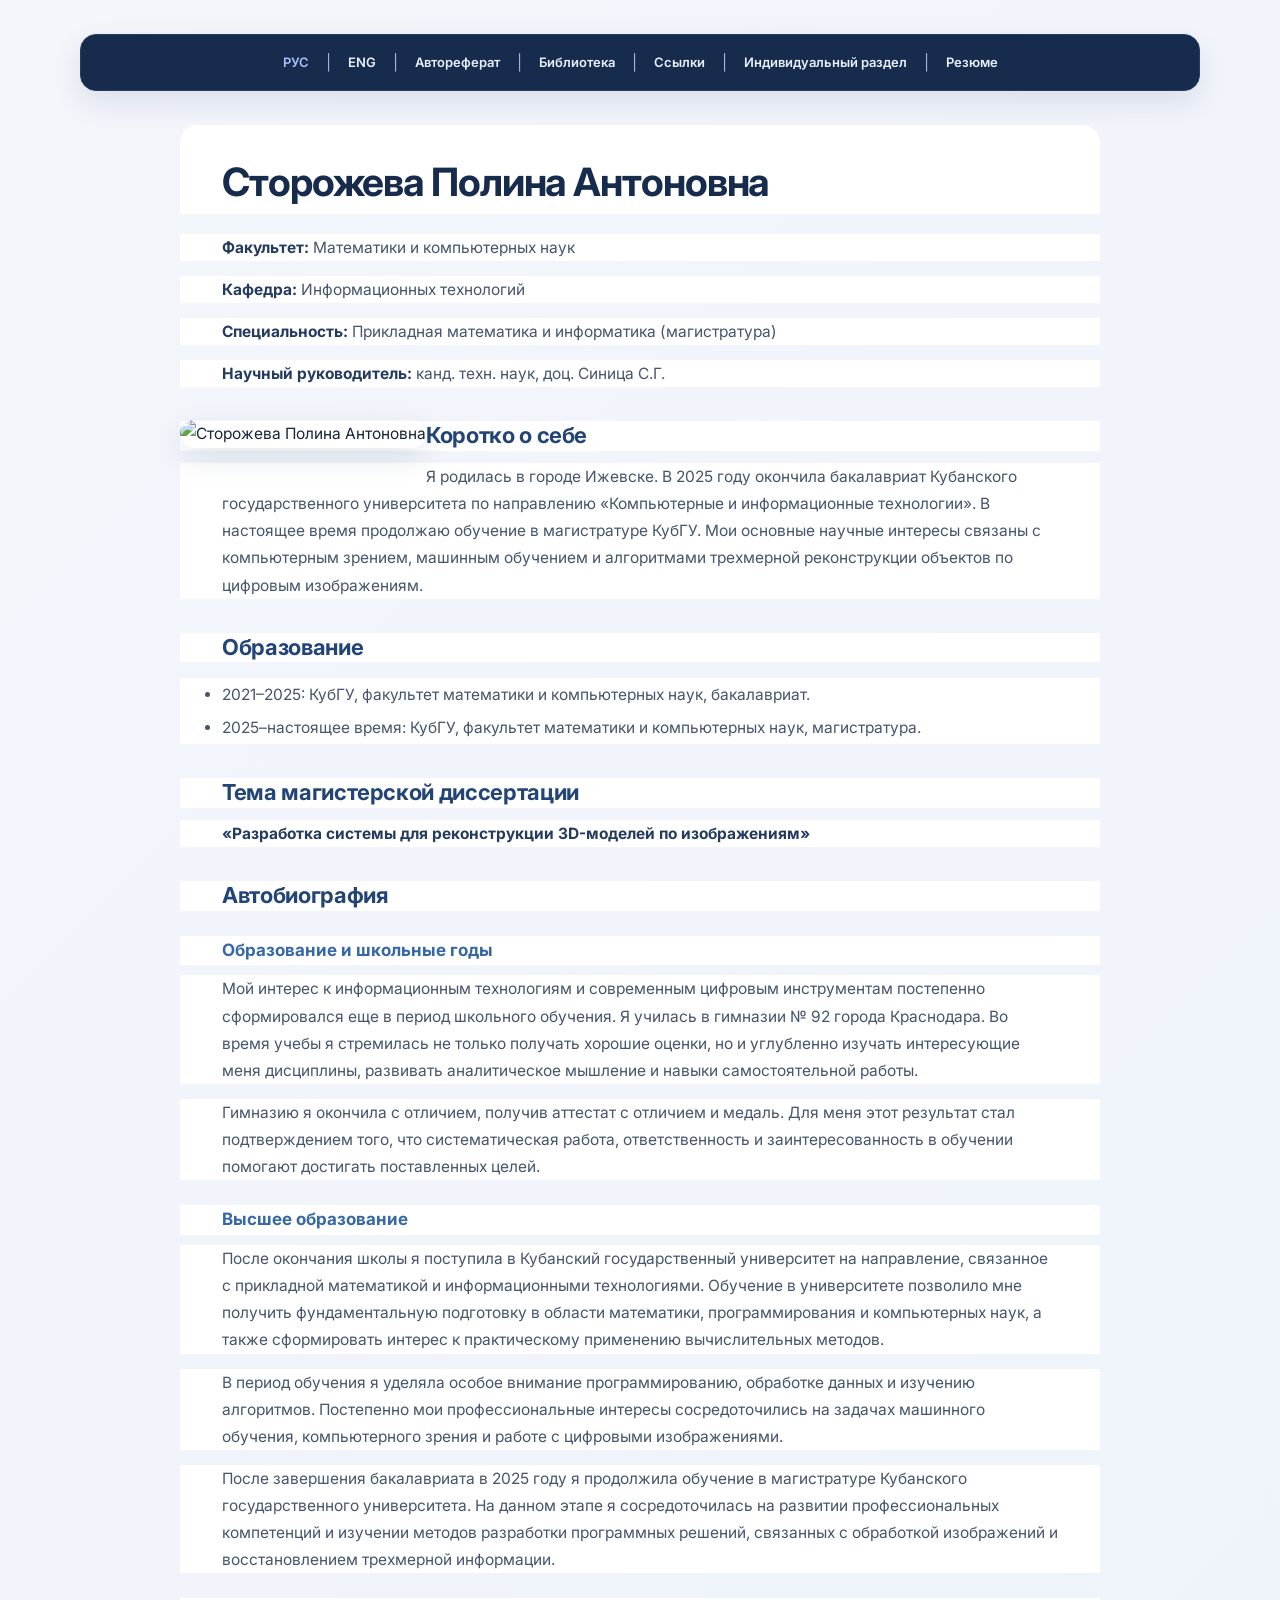
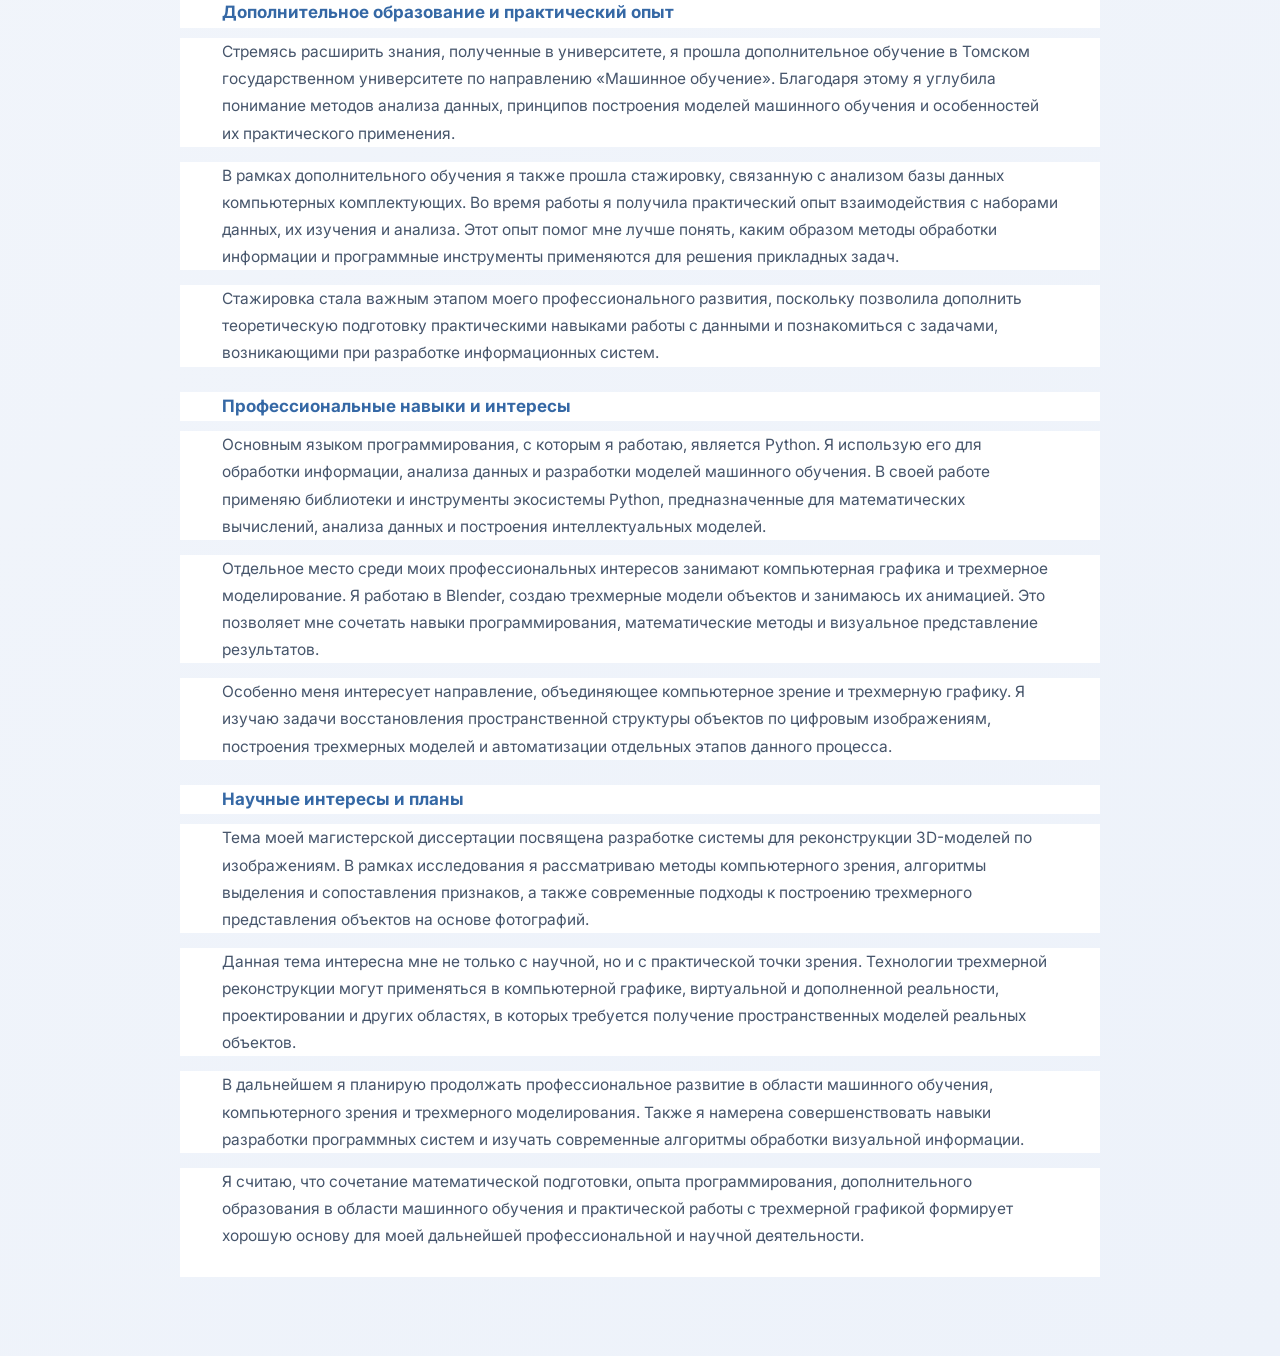
==== index.htm @ e8a5dd8d "improvements" ====
<!DOCTYPE html>
<html lang="ru">
<head>
    <meta charset="UTF-8">
    <title>Сторожева Полина Антоновна — Биография</title>
    <link rel="stylesheet" type="text/css" href="master_style.css">
</head>
<body>
    <div class="header">
        <a href="index.htm">РУС</a> |
        <a href="indexe.htm">ENG</a> |
        <a href="diss/index.htm">Автореферат</a> |
        <a href="library/index.htm">Библиотека</a> |
        <a href="links/index.htm">Ссылки</a> |
        <a href="ind/index.htm">Индивидуальный раздел</a>
     | <a href="resume.htm">Резюме</a>
    </div>

    <h1>Сторожева Полина Антоновна</h1>

    <p><b>Факультет:</b> Математики и компьютерных наук</p>
    <p><b>Кафедра:</b> Информационных технологий</p>
    <p><b>Специальность:</b> Прикладная математика и информатика (магистратура)</p>
    <p><b>Научный руководитель:</b> канд. техн. наук, доц. Синица С.Г.</p>

    <img src="photo.jpg"
         alt="Сторожева Полина Антоновна"
         align="left"
         hspace="15">

    <h2>Коротко о себе</h2>

    <p>Я родилась в городе Ижевске. В 2025 году окончила бакалавриат Кубанского государственного университета по направлению «Компьютерные и информационные технологии». В настоящее время продолжаю обучение в магистратуре КубГУ. Мои основные научные интересы связаны с компьютерным зрением, машинным обучением и алгоритмами трехмерной реконструкции объектов по цифровым изображениям.</p>

    <h2>Образование</h2>
    <ul>
        <li>2021–2025: КубГУ, факультет математики и компьютерных наук, бакалавриат.</li>
        <li>2025–настоящее время: КубГУ, факультет математики и компьютерных наук, магистратура.</li>
    </ul>

    <h2>Тема магистерской диссертации</h2>
    <p><b>«Разработка системы для реконструкции 3D-моделей по изображениям»</b></p>

    <h2>Автобиография</h2>

    <h3>Образование и школьные годы</h3>

    <p>Мой интерес к информационным технологиям и современным цифровым инструментам постепенно сформировался еще в период школьного обучения. Я училась в гимназии № 92 города Краснодара. Во время учебы я стремилась не только получать хорошие оценки, но и углубленно изучать интересующие меня дисциплины, развивать аналитическое мышление и навыки самостоятельной работы.</p>

    <p>Гимназию я окончила с отличием, получив аттестат с отличием и медаль. Для меня этот результат стал подтверждением того, что систематическая работа, ответственность и заинтересованность в обучении помогают достигать поставленных целей.</p>

    <h3>Высшее образование</h3>

    <p>После окончания школы я поступила в Кубанский государственный университет на направление, связанное с прикладной математикой и информационными технологиями. Обучение в университете позволило мне получить фундаментальную подготовку в области математики, программирования и компьютерных наук, а также сформировать интерес к практическому применению вычислительных методов.</p>

    <p>В период обучения я уделяла особое внимание программированию, обработке данных и изучению алгоритмов. Постепенно мои профессиональные интересы сосредоточились на задачах машинного обучения, компьютерного зрения и работе с цифровыми изображениями.</p>

    <p>После завершения бакалавриата в 2025 году я продолжила обучение в магистратуре Кубанского государственного университета. На данном этапе я сосредоточилась на развитии профессиональных компетенций и изучении методов разработки программных решений, связанных с обработкой изображений и восстановлением трехмерной информации.</p>

    <h3>Дополнительное образование и практический опыт</h3>

    <p>Стремясь расширить знания, полученные в университете, я прошла дополнительное обучение в Томском государственном университете по направлению «Машинное обучение». Благодаря этому я углубила понимание методов анализа данных, принципов построения моделей машинного обучения и особенностей их практического применения.</p>

    <p>В рамках дополнительного обучения я также прошла стажировку, связанную с анализом базы данных компьютерных комплектующих. Во время работы я получила практический опыт взаимодействия с наборами данных, их изучения и анализа. Этот опыт помог мне лучше понять, каким образом методы обработки информации и программные инструменты применяются для решения прикладных задач.</p>

    <p>Стажировка стала важным этапом моего профессионального развития, поскольку позволила дополнить теоретическую подготовку практическими навыками работы с данными и познакомиться с задачами, возникающими при разработке информационных систем.</p>

    <h3>Профессиональные навыки и интересы</h3>

    <p>Основным языком программирования, с которым я работаю, является Python. Я использую его для обработки информации, анализа данных и разработки моделей машинного обучения. В своей работе применяю библиотеки и инструменты экосистемы Python, предназначенные для математических вычислений, анализа данных и построения интеллектуальных моделей.</p>

    <p>Отдельное место среди моих профессиональных интересов занимают компьютерная графика и трехмерное моделирование. Я работаю в Blender, создаю трехмерные модели объектов и занимаюсь их анимацией. Это позволяет мне сочетать навыки программирования, математические методы и визуальное представление результатов.</p>

    <p>Особенно меня интересует направление, объединяющее компьютерное зрение и трехмерную графику. Я изучаю задачи восстановления пространственной структуры объектов по цифровым изображениям, построения трехмерных моделей и автоматизации отдельных этапов данного процесса.</p>

    <h3>Научные интересы и планы</h3>

    <p>Тема моей магистерской диссертации посвящена разработке системы для реконструкции 3D-моделей по изображениям. В рамках исследования я рассматриваю методы компьютерного зрения, алгоритмы выделения и сопоставления признаков, а также современные подходы к построению трехмерного представления объектов на основе фотографий.</p>

    <p>Данная тема интересна мне не только с научной, но и с практической точки зрения. Технологии трехмерной реконструкции могут применяться в компьютерной графике, виртуальной и дополненной реальности, проектировании и других областях, в которых требуется получение пространственных моделей реальных объектов.</p>

    <p>В дальнейшем я планирую продолжать профессиональное развитие в области машинного обучения, компьютерного зрения и трехмерного моделирования. Также я намерена совершенствовать навыки разработки программных систем и изучать современные алгоритмы обработки визуальной информации.</p>

    <p>Я считаю, что сочетание математической подготовки, опыта программирования, дополнительного образования в области машинного обучения и практической работы с трехмерной графикой формирует хорошую основу для моей дальнейшей профессиональной и научной деятельности.</p>

</body>
</html>
---- master_style.css ----
@import url('https://fonts.googleapis.com/css2?family=Inter:wght@400;500;600;700;800&display=swap');
:root{--ink:#17243b;--muted:#64748b;--accent:#3568d4;--accent2:#6f8fe8;--paper:#ffffff;--bg:#f3f6fb;--line:#e4eaf3;--soft:#edf3ff}
*{box-sizing:border-box}html{scroll-behavior:smooth}body{font-family:Inter,Arial,sans-serif;margin:0;padding:34px 22px 64px;line-height:1.75;color:var(--ink);background:linear-gradient(135deg,#f3f6fb 0%,#edf2fa 100%);font-size:15.5px}
body>.header{max-width:1120px;margin:0 auto 34px;padding:14px 20px;background:#172b4d;border:1px solid #243d65;border-radius:16px;box-shadow:0 12px 30px #1b31501c;display:flex;align-items:center;justify-content:center;flex-wrap:wrap;gap:8px 17px;color:#9fb5d8}
.header a{color:#eaf1ff;text-decoration:none;font-size:13px;font-weight:600;transition:.2s}.header a:hover{color:#9db9ff}.header a[href="index.htm"],.header a[href="../index.htm"]{color:#a9c1ff}
body>h1,body>h2,body>h3,body>p,body>ul,body>ol,body>img,body>figure,.container{max-width:920px;margin-left:auto;margin-right:auto}
body>h1,.container>header h1{font-size:clamp(27px,4vw,39px);line-height:1.2;letter-spacing:-1.1px;color:#172b4d;margin-top:22px;margin-bottom:20px}
h2{font-size:22px;color:#234477;margin:34px auto 12px;line-height:1.35;letter-spacing:-.35px}h3{font-size:17px;color:#3568a5;margin:25px auto 9px}p,li{color:#46556b}p{margin-top:10px;margin-bottom:15px}ul,ol{padding-left:25px}li{padding:3px 0}b,strong{color:#243b60}
body>h1,body>h2,body>h3,body>p,body>ul,body>ol,.container{background:var(--paper)}body>h1{padding:34px 42px 8px;margin-top:0;border-radius:18px 18px 0 0}body>h1~p,body>h1~h2,body>h1~h3,body>h1~ul,body>h1~ol{padding-left:42px;padding-right:42px}body>h1~p:last-child{padding-bottom:28px}
body>img{display:block;max-width:min(250px,40%);height:auto;border-radius:18px;box-shadow:0 10px 28px #20385b20;margin:18px auto 22px  max( calc((100% - 920px)/2), 22px)}
.container{padding:34px 42px;border-radius:18px;box-shadow:0 12px 35px #243b6010}.container>header{padding:8px 0 22px;margin-bottom:26px;border-bottom:1px solid var(--line)}.container>header p{margin:5px 0;color:var(--muted)}.container h2{margin-top:30px}.container figure img{max-width:100%;border-radius:14px;box-shadow:0 8px 24px #20385b18}.container figcaption{color:var(--muted);font-size:13px}
a{color:var(--accent)}a:hover{color:#214da9}.card{background:var(--soft);border:1px solid #dce7fb;border-radius:14px;padding:18px 22px;margin:18px 0}
@media(max-width:650px){body{padding:16px 12px 40px;font-size:15px}.header{justify-content:flex-start;padding:13px;border-radius:12px;gap:10px 14px}.container{padding:23px 19px}body>h1{padding:25px 22px 8px}body>h1~p,body>h1~h2,body>h1~h3,body>h1~ul,body>h1~ol{padding-left:22px;padding-right:22px}h2{font-size:20px}body>img{max-width:65%;margin:18px auto;float:none!important}}
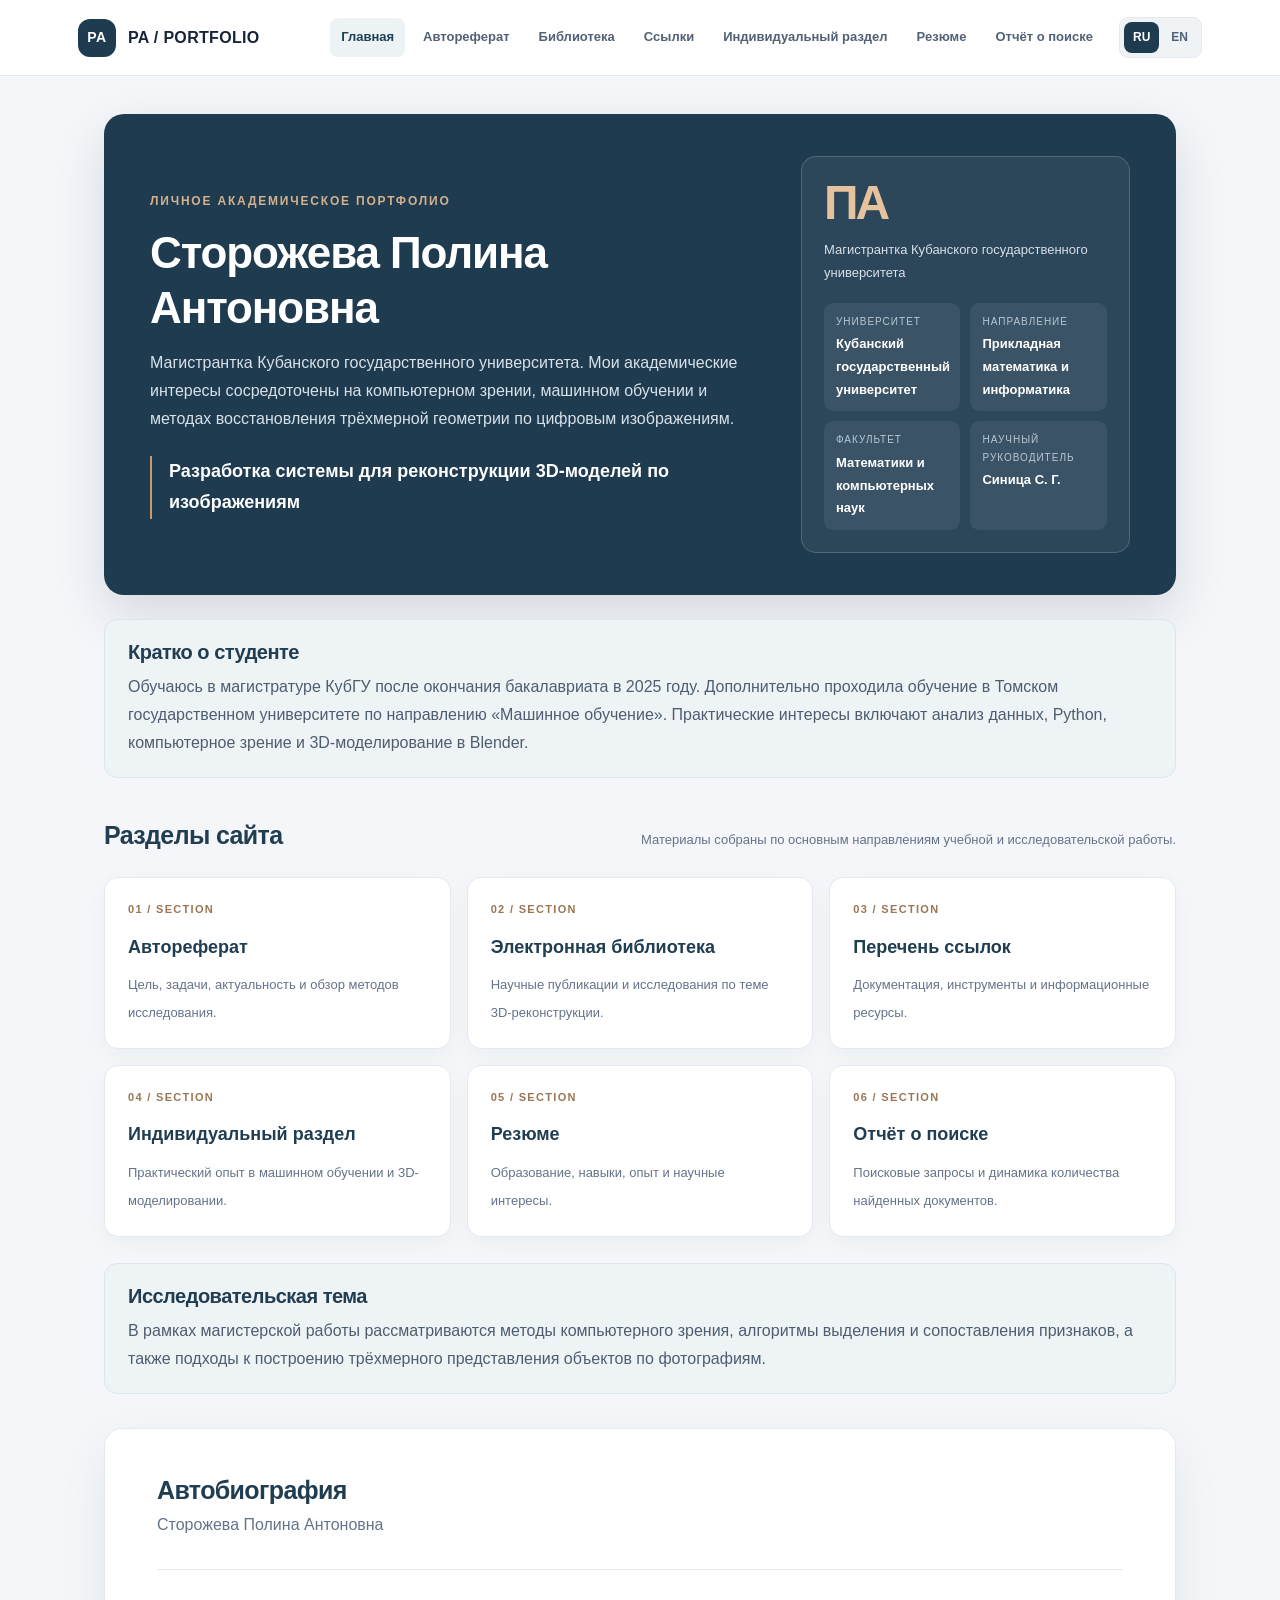
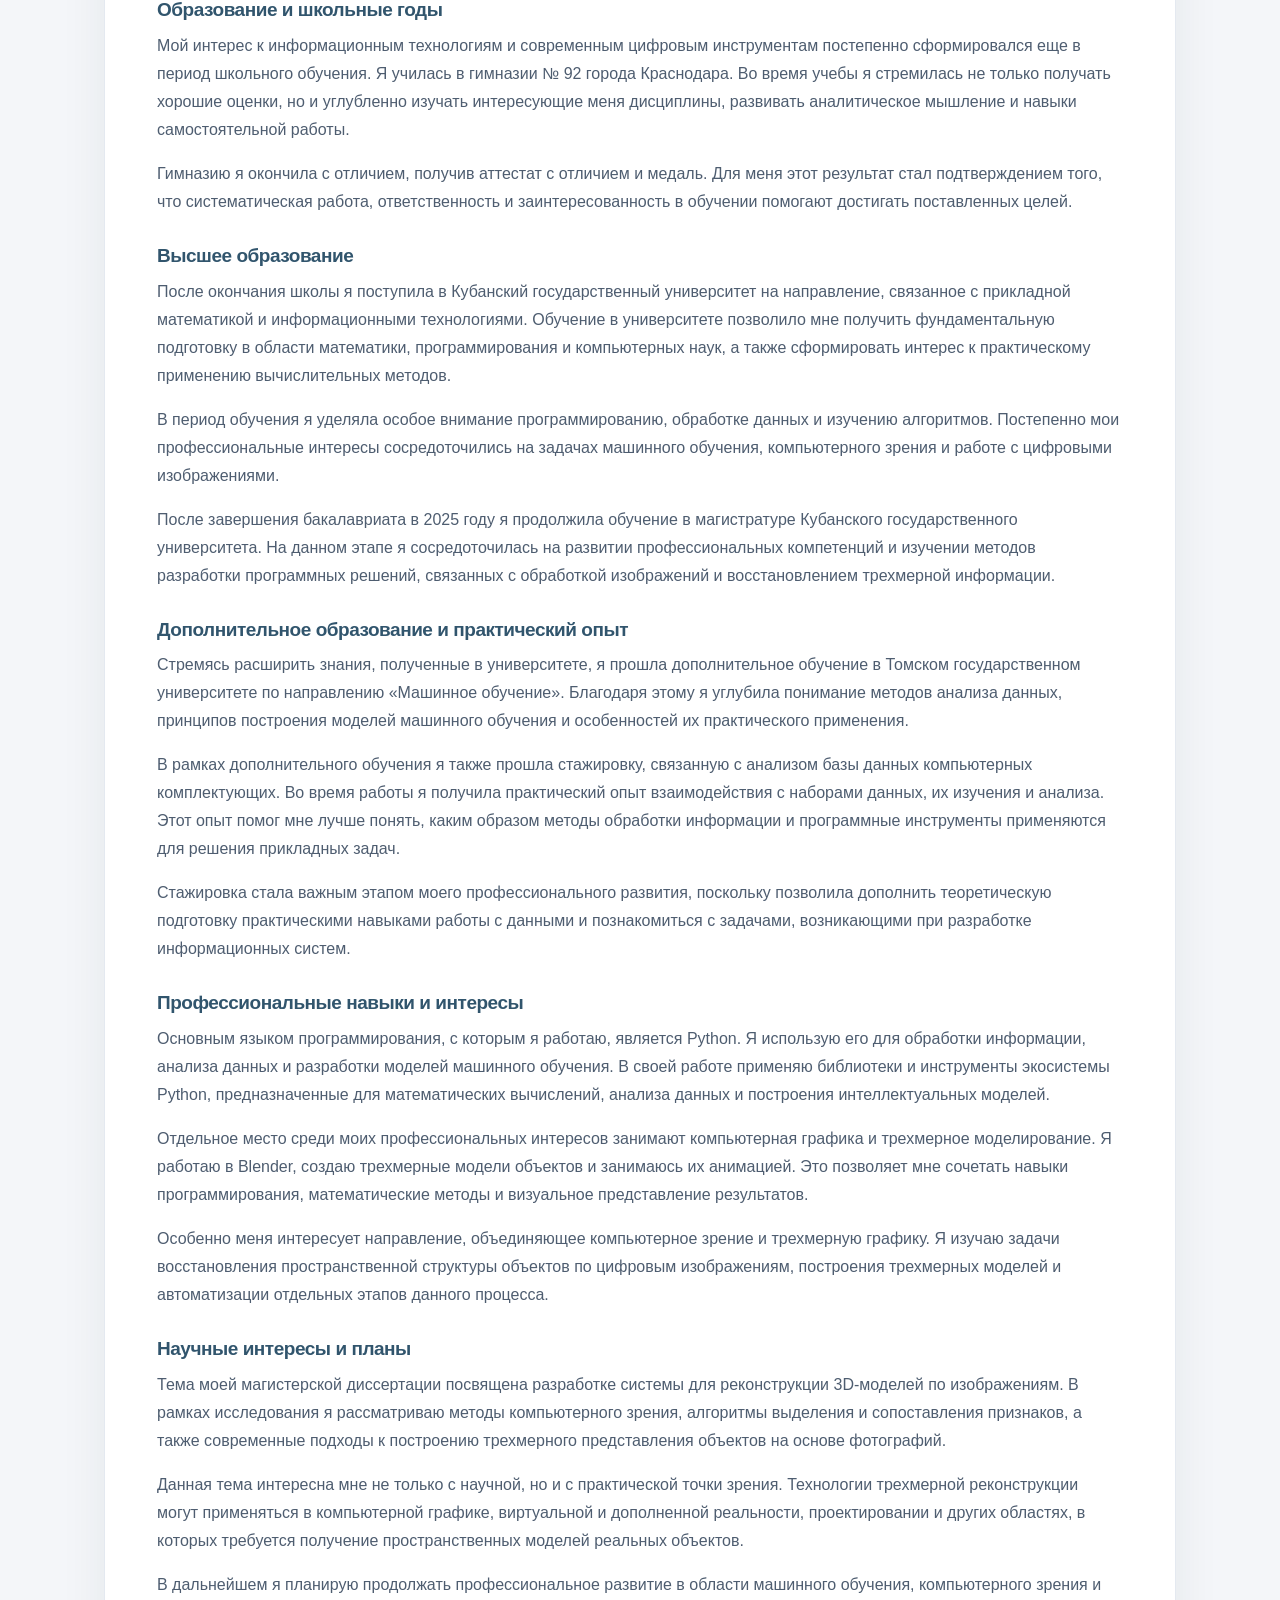
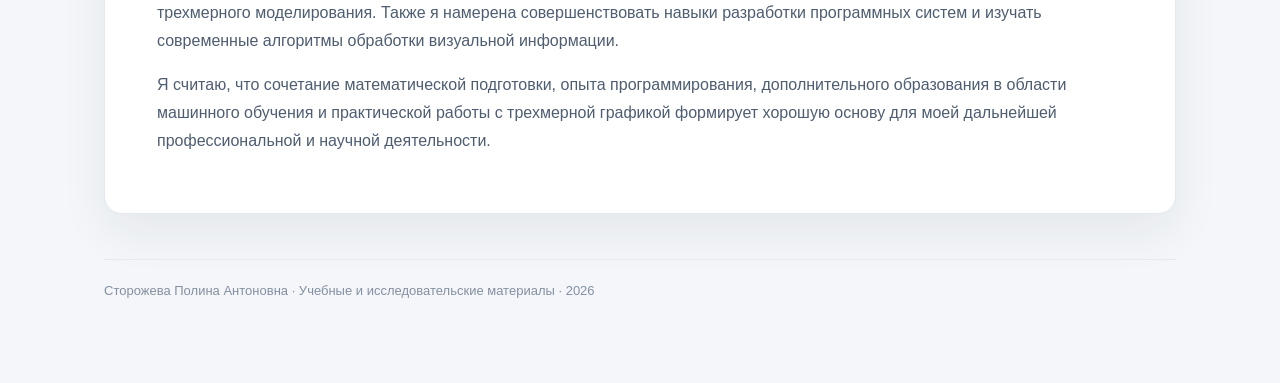
==== commit 5493aa7a: "Обновление до новой версии приложения" ====
--- a/index.htm
+++ b/index.htm
@@ -1,88 +1,32 @@
-
 <!DOCTYPE html>
-<html lang="ru">
-<head>
-    <meta charset="UTF-8">
-    <title>Сторожева Полина Антоновна — Биография</title>
-    <link rel="stylesheet" type="text/css" href="master_style.css">
-</head>
-<body>
-    <div class="header">
-        <a href="index.htm">РУС</a> |
-        <a href="indexe.htm">ENG</a> |
-        <a href="diss/index.htm">Автореферат</a> |
-        <a href="library/index.htm">Библиотека</a> |
-        <a href="links/index.htm">Ссылки</a> |
-        <a href="ind/index.htm">Индивидуальный раздел</a>
-     | <a href="resume.htm">Резюме</a>
-    </div>
-
-    <h1>Сторожева Полина Антоновна</h1>
-
-    <p><b>Факультет:</b> Математики и компьютерных наук</p>
-    <p><b>Кафедра:</b> Информационных технологий</p>
-    <p><b>Специальность:</b> Прикладная математика и информатика (магистратура)</p>
-    <p><b>Научный руководитель:</b> канд. техн. наук, доц. Синица С.Г.</p>
-
-    <img src="photo.jpg"
-         alt="Сторожева Полина Антоновна"
-         align="left"
-         hspace="15">
-
-    <h2>Коротко о себе</h2>
-
-    <p>Я родилась в городе Ижевске. В 2025 году окончила бакалавриат Кубанского государственного университета по направлению «Компьютерные и информационные технологии». В настоящее время продолжаю обучение в магистратуре КубГУ. Мои основные научные интересы связаны с компьютерным зрением, машинным обучением и алгоритмами трехмерной реконструкции объектов по цифровым изображениям.</p>
-
-    <h2>Образование</h2>
-    <ul>
-        <li>2021–2025: КубГУ, факультет математики и компьютерных наук, бакалавриат.</li>
-        <li>2025–настоящее время: КубГУ, факультет математики и компьютерных наук, магистратура.</li>
-    </ul>
-
-    <h2>Тема магистерской диссертации</h2>
-    <p><b>«Разработка системы для реконструкции 3D-моделей по изображениям»</b></p>
-
-    <h2>Автобиография</h2>
-
-    <h3>Образование и школьные годы</h3>
-
-    <p>Мой интерес к информационным технологиям и современным цифровым инструментам постепенно сформировался еще в период школьного обучения. Я училась в гимназии № 92 города Краснодара. Во время учебы я стремилась не только получать хорошие оценки, но и углубленно изучать интересующие меня дисциплины, развивать аналитическое мышление и навыки самостоятельной работы.</p>
-
-    <p>Гимназию я окончила с отличием, получив аттестат с отличием и медаль. Для меня этот результат стал подтверждением того, что систематическая работа, ответственность и заинтересованность в обучении помогают достигать поставленных целей.</p>
-
-    <h3>Высшее образование</h3>
-
-    <p>После окончания школы я поступила в Кубанский государственный университет на направление, связанное с прикладной математикой и информационными технологиями. Обучение в университете позволило мне получить фундаментальную подготовку в области математики, программирования и компьютерных наук, а также сформировать интерес к практическому применению вычислительных методов.</p>
-
-    <p>В период обучения я уделяла особое внимание программированию, обработке данных и изучению алгоритмов. Постепенно мои профессиональные интересы сосредоточились на задачах машинного обучения, компьютерного зрения и работе с цифровыми изображениями.</p>
-
-    <p>После завершения бакалавриата в 2025 году я продолжила обучение в магистратуре Кубанского государственного университета. На данном этапе я сосредоточилась на развитии профессиональных компетенций и изучении методов разработки программных решений, связанных с обработкой изображений и восстановлением трехмерной информации.</p>
-
-    <h3>Дополнительное образование и практический опыт</h3>
-
-    <p>Стремясь расширить знания, полученные в университете, я прошла дополнительное обучение в Томском государственном университете по направлению «Машинное обучение». Благодаря этому я углубила понимание методов анализа данных, принципов построения моделей машинного обучения и особенностей их практического применения.</p>
-
-    <p>В рамках дополнительного обучения я также прошла стажировку, связанную с анализом базы данных компьютерных комплектующих. Во время работы я получила практический опыт взаимодействия с наборами данных, их изучения и анализа. Этот опыт помог мне лучше понять, каким образом методы обработки информации и программные инструменты применяются для решения прикладных задач.</p>
-
-    <p>Стажировка стала важным этапом моего профессионального развития, поскольку позволила дополнить теоретическую подготовку практическими навыками работы с данными и познакомиться с задачами, возникающими при разработке информационных систем.</p>
-
-    <h3>Профессиональные навыки и интересы</h3>
-
-    <p>Основным языком программирования, с которым я работаю, является Python. Я использую его для обработки информации, анализа данных и разработки моделей машинного обучения. В своей работе применяю библиотеки и инструменты экосистемы Python, предназначенные для математических вычислений, анализа данных и построения интеллектуальных моделей.</p>
-
-    <p>Отдельное место среди моих профессиональных интересов занимают компьютерная графика и трехмерное моделирование. Я работаю в Blender, создаю трехмерные модели объектов и занимаюсь их анимацией. Это позволяет мне сочетать навыки программирования, математические методы и визуальное представление результатов.</p>
-
-    <p>Особенно меня интересует направление, объединяющее компьютерное зрение и трехмерную графику. Я изучаю задачи восстановления пространственной структуры объектов по цифровым изображениям, построения трехмерных моделей и автоматизации отдельных этапов данного процесса.</p>
-
-    <h3>Научные интересы и планы</h3>
-
-    <p>Тема моей магистерской диссертации посвящена разработке системы для реконструкции 3D-моделей по изображениям. В рамках исследования я рассматриваю методы компьютерного зрения, алгоритмы выделения и сопоставления признаков, а также современные подходы к построению трехмерного представления объектов на основе фотографий.</p>
-
-    <p>Данная тема интересна мне не только с научной, но и с практической точки зрения. Технологии трехмерной реконструкции могут применяться в компьютерной графике, виртуальной и дополненной реальности, проектировании и других областях, в которых требуется получение пространственных моделей реальных объектов.</p>
-
-    <p>В дальнейшем я планирую продолжать профессиональное развитие в области машинного обучения, компьютерного зрения и трехмерного моделирования. Также я намерена совершенствовать навыки разработки программных систем и изучать современные алгоритмы обработки визуальной информации.</p>
-
-    <p>Я считаю, что сочетание математической подготовки, опыта программирования, дополнительного образования в области машинного обучения и практической работы с трехмерной графикой формирует хорошую основу для моей дальнейшей профессиональной и научной деятельности.</p>
-
-</body>
-</html>
+<html lang="ru"><head><meta charset="UTF-8"><meta name="viewport" content="width=device-width, initial-scale=1.0"><meta name="description" content="Мои академические интересы сосредоточены на компьютерном зрении, машинном обучении и методах восстановления трёхмерной геометрии по цифровым изображениям."><title>Сторожева Полина Антоновна — Portfolio</title><link rel="stylesheet" href="master_style.css"></head><body>
+<div class="site-header"><div class="header-inner"><a class="brand" href="index.htm"><span class="brand-mark">PA</span><span>PA / PORTFOLIO</span></a><nav class="nav-links"><a class="active" href="index.htm">Главная</a><a class="" href="diss/index.htm">Автореферат</a><a class="" href="library/index.htm">Библиотека</a><a class="" href="links/index.htm">Ссылки</a><a class="" href="ind/index.htm">Индивидуальный раздел</a><a class="" href="resume.htm">Резюме</a><a class="" href="search-report.htm">Отчёт о поиске</a><span class="language-switch"><a href="index.htm" class="current">RU</a><a href="indexe.htm" class="">EN</a></span></nav></div></div>
+<main class="page-shell">
+<section class="hero"><div><div class="kicker">ЛИЧНОЕ АКАДЕМИЧЕСКОЕ ПОРТФОЛИО</div><h1>Сторожева Полина Антоновна</h1><p>Магистрантка Кубанского государственного университета. Мои академические интересы сосредоточены на компьютерном зрении, машинном обучении и методах восстановления трёхмерной геометрии по цифровым изображениям.</p><div class="thesis">Разработка системы для реконструкции 3D-моделей по изображениям</div></div>
+<aside class="hero-aside"><div class="initials">ПА</div><p>Магистрантка Кубанского государственного университета</p><div class="facts"><div class="fact"><small>Университет</small><strong>Кубанский государственный университет</strong></div><div class="fact"><small>Направление</small><strong>Прикладная математика и информатика</strong></div><div class="fact"><small>Факультет</small><strong>Математики и компьютерных наук</strong></div><div class="fact"><small>Научный руководитель</small><strong>Синица С. Г.</strong></div></div></aside></section>
+<section class="profile-note"><h2 style="margin:0 0 8px;font-size:20px">Кратко о студенте</h2><p>Обучаюсь в магистратуре КубГУ после окончания бакалавриата в 2025 году. Дополнительно проходила обучение в Томском государственном университете по направлению «Машинное обучение». Практические интересы включают анализ данных, Python, компьютерное зрение и 3D-моделирование в Blender.</p></section>
+<div class="section-heading"><h2>Разделы сайта</h2><p>Материалы собраны по основным направлениям учебной и исследовательской работы.</p></div>
+<div class="card-grid"><a class="section-card" href="diss/index.htm"><span class="eyebrow">01 / SECTION</span><strong>Автореферат</strong><span>Цель, задачи, актуальность и обзор методов исследования.</span></a><a class="section-card" href="library/index.htm"><span class="eyebrow">02 / SECTION</span><strong>Электронная библиотека</strong><span>Научные публикации и исследования по теме 3D-реконструкции.</span></a><a class="section-card" href="links/index.htm"><span class="eyebrow">03 / SECTION</span><strong>Перечень ссылок</strong><span>Документация, инструменты и информационные ресурсы.</span></a><a class="section-card" href="ind/index.htm"><span class="eyebrow">04 / SECTION</span><strong>Индивидуальный раздел</strong><span>Практический опыт в машинном обучении и 3D-моделировании.</span></a><a class="section-card" href="resume.htm"><span class="eyebrow">05 / SECTION</span><strong>Резюме</strong><span>Образование, навыки, опыт и научные интересы.</span></a><a class="section-card" href="search-report.htm"><span class="eyebrow">06 / SECTION</span><strong>Отчёт о поиске</strong><span>Поисковые запросы и динамика количества найденных документов.</span></a></div>
+<section class="profile-note"><h2 style="margin:0 0 8px;font-size:20px">Исследовательская тема</h2><p>В рамках магистерской работы рассматриваются методы компьютерного зрения, алгоритмы выделения и сопоставления признаков, а также подходы к построению трёхмерного представления объектов по фотографиям.</p></section>
+<section class="container" style="margin:34px 0 0;max-width:none"><header><h2 style="margin:0">Автобиография</h2><p>Сторожева Полина Антоновна</p></header><h3>Образование и школьные годы</h3>
+<p>Мой интерес к информационным технологиям и современным цифровым инструментам постепенно сформировался еще в период школьного обучения. Я училась в гимназии № 92 города Краснодара. Во время учебы я стремилась не только получать хорошие оценки, но и углубленно изучать интересующие меня дисциплины, развивать аналитическое мышление и навыки самостоятельной работы.</p>
+<p>Гимназию я окончила с отличием, получив аттестат с отличием и медаль. Для меня этот результат стал подтверждением того, что систематическая работа, ответственность и заинтересованность в обучении помогают достигать поставленных целей.</p>
+<h3>Высшее образование</h3>
+<p>После окончания школы я поступила в Кубанский государственный университет на направление, связанное с прикладной математикой и информационными технологиями. Обучение в университете позволило мне получить фундаментальную подготовку в области математики, программирования и компьютерных наук, а также сформировать интерес к практическому применению вычислительных методов.</p>
+<p>В период обучения я уделяла особое внимание программированию, обработке данных и изучению алгоритмов. Постепенно мои профессиональные интересы сосредоточились на задачах машинного обучения, компьютерного зрения и работе с цифровыми изображениями.</p>
+<p>После завершения бакалавриата в 2025 году я продолжила обучение в магистратуре Кубанского государственного университета. На данном этапе я сосредоточилась на развитии профессиональных компетенций и изучении методов разработки программных решений, связанных с обработкой изображений и восстановлением трехмерной информации.</p>
+<h3>Дополнительное образование и практический опыт</h3>
+<p>Стремясь расширить знания, полученные в университете, я прошла дополнительное обучение в Томском государственном университете по направлению «Машинное обучение». Благодаря этому я углубила понимание методов анализа данных, принципов построения моделей машинного обучения и особенностей их практического применения.</p>
+<p>В рамках дополнительного обучения я также прошла стажировку, связанную с анализом базы данных компьютерных комплектующих. Во время работы я получила практический опыт взаимодействия с наборами данных, их изучения и анализа. Этот опыт помог мне лучше понять, каким образом методы обработки информации и программные инструменты применяются для решения прикладных задач.</p>
+<p>Стажировка стала важным этапом моего профессионального развития, поскольку позволила дополнить теоретическую подготовку практическими навыками работы с данными и познакомиться с задачами, возникающими при разработке информационных систем.</p>
+<h3>Профессиональные навыки и интересы</h3>
+<p>Основным языком программирования, с которым я работаю, является Python. Я использую его для обработки информации, анализа данных и разработки моделей машинного обучения. В своей работе применяю библиотеки и инструменты экосистемы Python, предназначенные для математических вычислений, анализа данных и построения интеллектуальных моделей.</p>
+<p>Отдельное место среди моих профессиональных интересов занимают компьютерная графика и трехмерное моделирование. Я работаю в Blender, создаю трехмерные модели объектов и занимаюсь их анимацией. Это позволяет мне сочетать навыки программирования, математические методы и визуальное представление результатов.</p>
+<p>Особенно меня интересует направление, объединяющее компьютерное зрение и трехмерную графику. Я изучаю задачи восстановления пространственной структуры объектов по цифровым изображениям, построения трехмерных моделей и автоматизации отдельных этапов данного процесса.</p>
+<h3>Научные интересы и планы</h3>
+<p>Тема моей магистерской диссертации посвящена разработке системы для реконструкции 3D-моделей по изображениям. В рамках исследования я рассматриваю методы компьютерного зрения, алгоритмы выделения и сопоставления признаков, а также современные подходы к построению трехмерного представления объектов на основе фотографий.</p>
+<p>Данная тема интересна мне не только с научной, но и с практической точки зрения. Технологии трехмерной реконструкции могут применяться в компьютерной графике, виртуальной и дополненной реальности, проектировании и других областях, в которых требуется получение пространственных моделей реальных объектов.</p>
+<p>В дальнейшем я планирую продолжать профессиональное развитие в области машинного обучения, компьютерного зрения и трехмерного моделирования. Также я намерена совершенствовать навыки разработки программных систем и изучать современные алгоритмы обработки визуальной информации.</p>
+<p>Я считаю, что сочетание математической подготовки, опыта программирования, дополнительного образования в области машинного обучения и практической работы с трехмерной графикой формирует хорошую основу для моей дальнейшей профессиональной и научной деятельности.</p></section>
+<footer>Сторожева Полина Антоновна · Учебные и исследовательские материалы · 2026</footer>
+</main></body></html>
--- a/master_style.css
+++ b/master_style.css
@@ -1,13 +1,73 @@
-@import url('https://fonts.googleapis.com/css2?family=Inter:wght@400;500;600;700;800&display=swap');
-:root{--ink:#17243b;--muted:#64748b;--accent:#3568d4;--accent2:#6f8fe8;--paper:#ffffff;--bg:#f3f6fb;--line:#e4eaf3;--soft:#edf3ff}
-*{box-sizing:border-box}html{scroll-behavior:smooth}body{font-family:Inter,Arial,sans-serif;margin:0;padding:34px 22px 64px;line-height:1.75;color:var(--ink);background:linear-gradient(135deg,#f3f6fb 0%,#edf2fa 100%);font-size:15.5px}
-body>.header{max-width:1120px;margin:0 auto 34px;padding:14px 20px;background:#172b4d;border:1px solid #243d65;border-radius:16px;box-shadow:0 12px 30px #1b31501c;display:flex;align-items:center;justify-content:center;flex-wrap:wrap;gap:8px 17px;color:#9fb5d8}
-.header a{color:#eaf1ff;text-decoration:none;font-size:13px;font-weight:600;transition:.2s}.header a:hover{color:#9db9ff}.header a[href="index.htm"],.header a[href="../index.htm"]{color:#a9c1ff}
-body>h1,body>h2,body>h3,body>p,body>ul,body>ol,body>img,body>figure,.container{max-width:920px;margin-left:auto;margin-right:auto}
-body>h1,.container>header h1{font-size:clamp(27px,4vw,39px);line-height:1.2;letter-spacing:-1.1px;color:#172b4d;margin-top:22px;margin-bottom:20px}
-h2{font-size:22px;color:#234477;margin:34px auto 12px;line-height:1.35;letter-spacing:-.35px}h3{font-size:17px;color:#3568a5;margin:25px auto 9px}p,li{color:#46556b}p{margin-top:10px;margin-bottom:15px}ul,ol{padding-left:25px}li{padding:3px 0}b,strong{color:#243b60}
-body>h1,body>h2,body>h3,body>p,body>ul,body>ol,.container{background:var(--paper)}body>h1{padding:34px 42px 8px;margin-top:0;border-radius:18px 18px 0 0}body>h1~p,body>h1~h2,body>h1~h3,body>h1~ul,body>h1~ol{padding-left:42px;padding-right:42px}body>h1~p:last-child{padding-bottom:28px}
-body>img{display:block;max-width:min(250px,40%);height:auto;border-radius:18px;box-shadow:0 10px 28px #20385b20;margin:18px auto 22px  max( calc((100% - 920px)/2), 22px)}
-.container{padding:34px 42px;border-radius:18px;box-shadow:0 12px 35px #243b6010}.container>header{padding:8px 0 22px;margin-bottom:26px;border-bottom:1px solid var(--line)}.container>header p{margin:5px 0;color:var(--muted)}.container h2{margin-top:30px}.container figure img{max-width:100%;border-radius:14px;box-shadow:0 8px 24px #20385b18}.container figcaption{color:var(--muted);font-size:13px}
-a{color:var(--accent)}a:hover{color:#214da9}.card{background:var(--soft);border:1px solid #dce7fb;border-radius:14px;padding:18px 22px;margin:18px 0}
-@media(max-width:650px){body{padding:16px 12px 40px;font-size:15px}.header{justify-content:flex-start;padding:13px;border-radius:12px;gap:10px 14px}.container{padding:23px 19px}body>h1{padding:25px 22px 8px}body>h1~p,body>h1~h2,body>h1~h3,body>h1~ul,body>h1~ol{padding-left:22px;padding-right:22px}h2{font-size:20px}body>img{max-width:65%;margin:18px auto;float:none!important}}
+
+:root{--ink:#18243a;--muted:#65738a;--paper:#fff;--canvas:#f4f6f9;--line:#e4e9f0;--accent:#315d78;--accent2:#c28a55;--soft:#edf2f5;--shadow:0 18px 48px rgba(25,43,62,.07)}
+*{box-sizing:border-box}
+html{scroll-behavior:smooth;scroll-padding-top:100px}
+body{margin:0;background:var(--canvas);color:var(--ink);font:16px/1.75 Inter,"Segoe UI",Arial,sans-serif}
+a{color:var(--accent);text-decoration:none}
+a:hover{color:#183c54;text-decoration:underline;text-underline-offset:3px}
+.site-header{background:#fff;border-bottom:1px solid var(--line);position:relative;z-index:2}
+.header-inner{max-width:1180px;margin:auto;padding:17px 28px;display:flex;align-items:center;justify-content:space-between;gap:22px}
+.brand{display:flex;align-items:center;gap:12px;color:var(--ink);font-weight:750;letter-spacing:.02em;white-space:nowrap}
+.brand-mark{width:38px;height:38px;border-radius:12px;background:#1f3b50;color:#fff;display:grid;place-items:center;font-size:14px;letter-spacing:.04em}
+.nav-links{display:flex;align-items:center;justify-content:flex-end;gap:7px;flex-wrap:wrap}
+.nav-links a{color:#526176;padding:8px 11px;border-radius:8px;font-size:13px;font-weight:650}
+.nav-links a:hover,.nav-links a.active{background:#edf2f5;color:#1d4056;text-decoration:none}
+.language-switch{display:inline-flex;gap:3px;padding:4px;background:#f0f3f6;border:1px solid var(--line);border-radius:9px;margin-left:8px}
+.language-switch a{padding:5px 9px!important;font-size:12px!important}
+.language-switch a.current{background:#1f3b50;color:#fff}
+.page-shell{max-width:1120px;margin:38px auto 80px;padding:0 24px}
+.container{max-width:980px;margin:38px auto 80px;padding:42px 52px;background:#fff;border:1px solid var(--line);border-radius:18px;box-shadow:var(--shadow)}
+.container>header{padding:4px 0 25px;border-bottom:1px solid var(--line);margin-bottom:28px}
+h1,h2,h3{line-height:1.25;letter-spacing:-.025em}
+h1{font-size:clamp(30px,4vw,44px);margin:0 0 12px;color:#1c3447}
+h2{font-size:25px;margin:42px 0 14px;color:#203d52}
+h3{font-size:19px;margin:28px 0 10px;color:#31556d}
+p,li{color:#4e5d70}
+p{margin:0 0 16px}
+li{padding:3px 0}
+ul,ol{padding-left:25px}
+.container>header p{margin:5px 0;color:var(--muted)}
+.container figure img{max-width:100%;height:auto;border-radius:12px}
+.container img{max-width:100%;height:auto}
+.card-grid{display:grid;grid-template-columns:repeat(3,minmax(0,1fr));gap:16px;margin:26px 0}
+.section-card{display:block;background:#fff;border:1px solid var(--line);border-radius:14px;padding:22px 23px;min-height:160px;box-shadow:0 7px 22px rgba(25,43,62,.035);transition:transform .2s,border-color .2s,box-shadow .2s}
+.section-card:hover{transform:translateY(-3px);border-color:#b9c9d3;box-shadow:var(--shadow);text-decoration:none}
+.section-card .eyebrow{display:block;font-size:11px;text-transform:uppercase;letter-spacing:.12em;color:#9a7655;font-weight:750;margin-bottom:12px}
+.section-card strong{display:block;font-size:18px;color:#203d52;margin-bottom:7px}
+.section-card span:last-child{font-size:13px;color:var(--muted);line-height:1.55}
+.hero{background:#1f3b50;color:#fff;border-radius:20px;padding:42px 46px;display:grid;grid-template-columns:1.5fr .8fr;gap:34px;align-items:center;box-shadow:0 20px 50px rgba(25,43,62,.14)}
+.hero .kicker{font-size:12px;text-transform:uppercase;letter-spacing:.15em;color:#d4b18c;font-weight:750}
+.hero h1{color:#fff;margin:13px 0 14px}
+.hero p{color:#d8e1e8;max-width:690px}
+.hero .thesis{font-size:18px;color:#fff;font-weight:650;border-left:2px solid #c99a6c;padding-left:17px;margin-top:23px}
+.hero-aside{border:1px solid rgba(255,255,255,.18);border-radius:15px;padding:22px;background:rgba(255,255,255,.06)}
+.hero-aside .initials{font-size:48px;line-height:1;font-weight:750;letter-spacing:-.06em;color:#e7c39d}
+.hero-aside p{font-size:13px;margin:12px 0 0;color:#d7e0e8}
+.facts{display:grid;grid-template-columns:repeat(2,minmax(0,1fr));gap:10px;margin-top:18px}
+.fact{background:rgba(255,255,255,.07);border-radius:9px;padding:10px 12px}
+.fact small{display:block;color:#b9c8d3;font-size:10px;text-transform:uppercase;letter-spacing:.1em}
+.fact strong{display:block;color:#fff;font-size:13px;margin-top:3px}
+.section-heading{display:flex;align-items:end;justify-content:space-between;gap:15px;margin:42px 0 8px}
+.section-heading h2{margin:0}
+.section-heading p{font-size:13px;color:var(--muted);margin:0}
+.profile-note{background:#eef3f5;border:1px solid #dce6eb;border-radius:13px;padding:20px 23px;margin:24px 0}
+.profile-note p:last-child{margin:0}
+.pill{display:inline-block;background:#edf2f5;color:#35566b;border-radius:30px;padding:5px 10px;font-size:12px;font-weight:650;margin:3px 4px 3px 0}
+.table-wrap{overflow-x:auto;border:1px solid var(--line);border-radius:12px;margin:20px 0 28px}
+table{width:100%;border-collapse:collapse;font-size:13px;min-width:720px;background:#fff}
+th{background:#eef2f5;color:#29475c;text-align:left;font-weight:750}
+th,td{padding:11px 13px;border-bottom:1px solid var(--line);vertical-align:top}
+tr:last-child td{border-bottom:0}
+td.num{text-align:right;font-variant-numeric:tabular-nums;white-space:nowrap}
+.small-note{font-size:13px;color:var(--muted)}
+.toc{background:#f6f8fa;border:1px solid var(--line);border-radius:13px;padding:20px 24px;margin:26px 0 34px}
+.toc h2{font-size:18px;margin:0 0 12px}
+.toc ol{columns:2;column-gap:35px;margin:0;padding-left:22px}
+.toc li{break-inside:avoid;padding:4px 0;font-size:14px}
+.toc a{color:#31556d}
+.back-top{display:inline-block;font-size:12px;color:#7b8998;margin:0 0 12px}
+.resource,.section{background:#fff;border:1px solid var(--line);border-radius:12px;padding:19px 22px;margin:17px 0}
+.resource{border-left:3px solid #b78b64}
+footer{border-top:1px solid var(--line);margin-top:45px;padding-top:20px;color:#8490a0;font-size:13px}
+@media(max-width:850px){.header-inner{align-items:flex-start;flex-direction:column}.nav-links{justify-content:flex-start}.hero{grid-template-columns:1fr;padding:32px}.card-grid{grid-template-columns:repeat(2,minmax(0,1fr))}.container{padding:30px 26px}}
+@media(max-width:560px){.page-shell{padding:0 14px;margin-top:20px}.hero{padding:26px 22px}.card-grid{grid-template-columns:1fr}.facts{grid-template-columns:1fr 1fr}.container{margin:20px 12px 50px;padding:25px 20px;border-radius:13px}.toc ol{columns:1}h2{font-size:22px}.nav-links a{padding:7px 8px}}
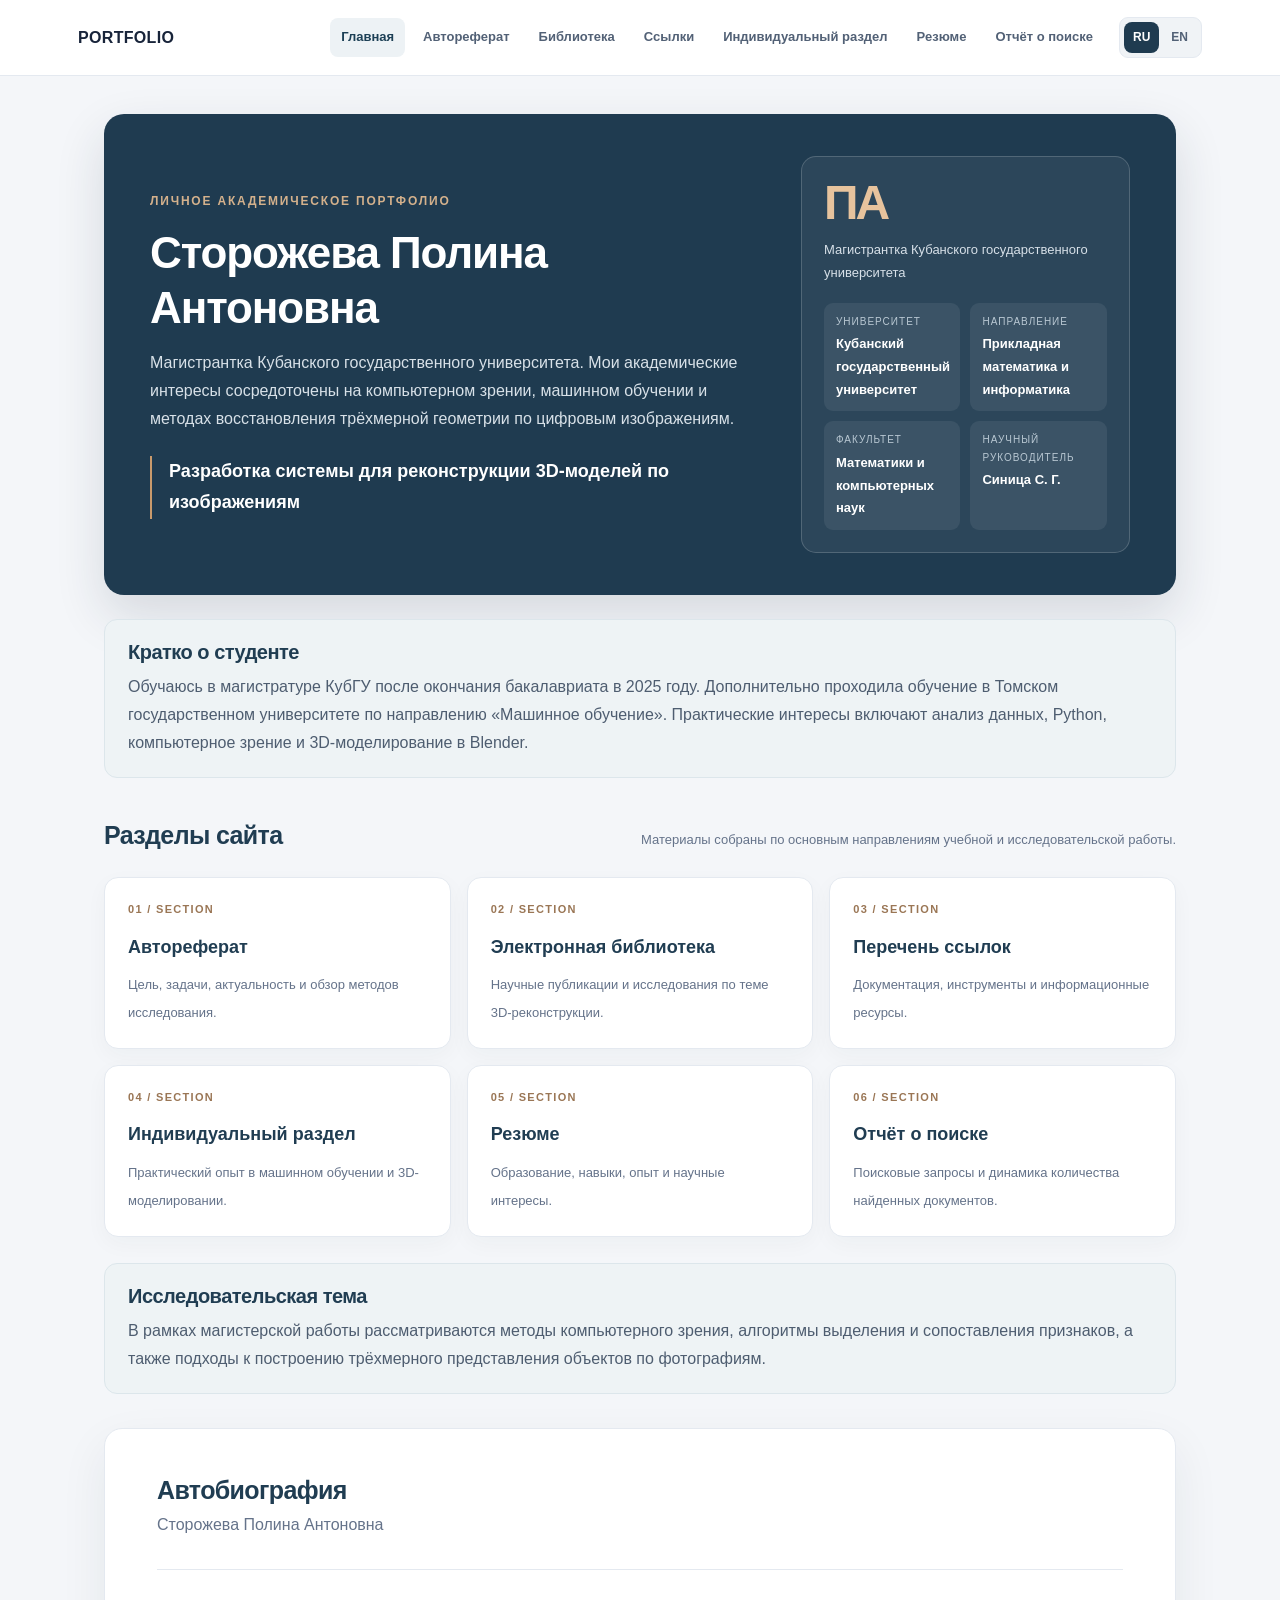
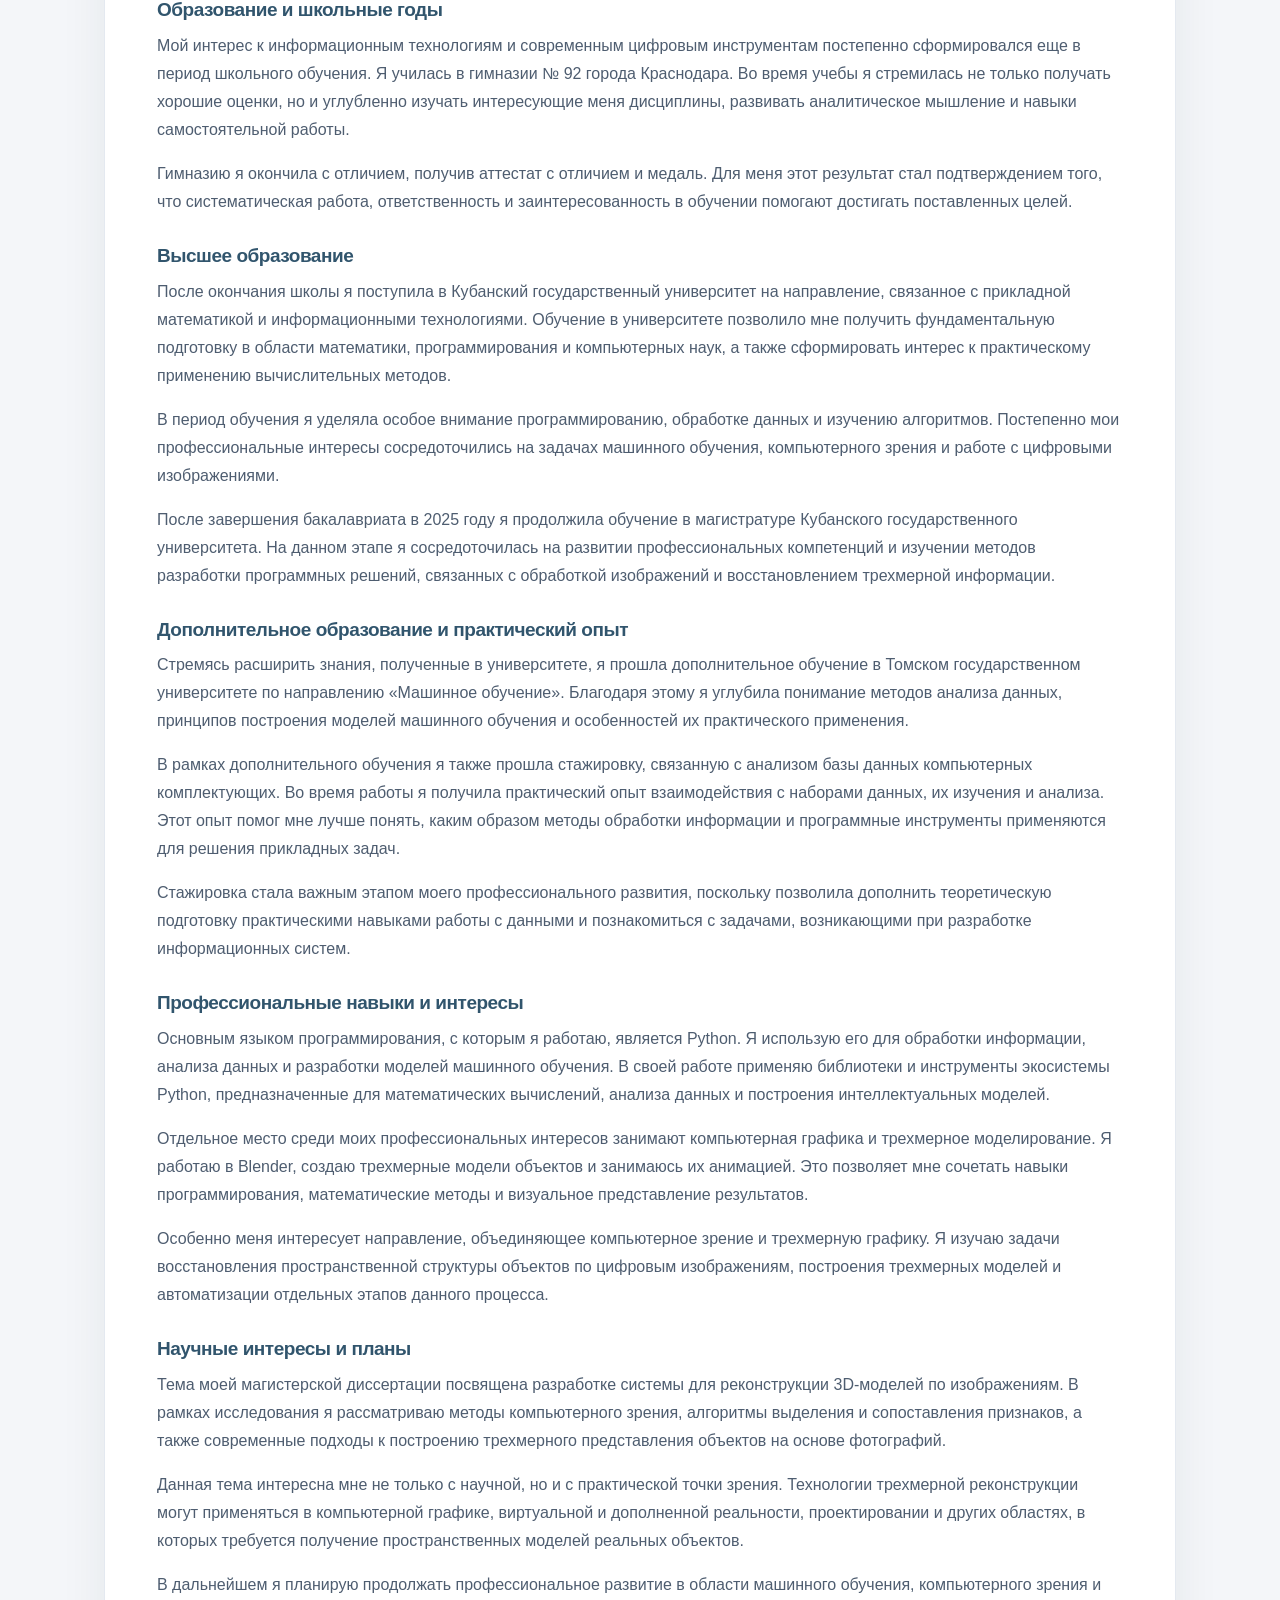
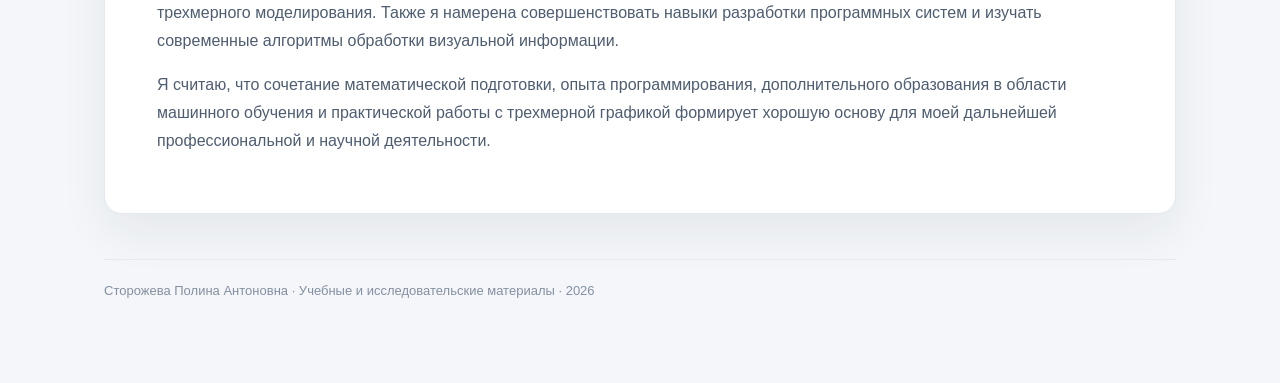
==== commit 95692d96: "Обновление до новой версии приложения" ====
--- a/index.htm
+++ b/index.htm
@@ -1,6 +1,6 @@
 <!DOCTYPE html>
 <html lang="ru"><head><meta charset="UTF-8"><meta name="viewport" content="width=device-width, initial-scale=1.0"><meta name="description" content="Мои академические интересы сосредоточены на компьютерном зрении, машинном обучении и методах восстановления трёхмерной геометрии по цифровым изображениям."><title>Сторожева Полина Антоновна — Portfolio</title><link rel="stylesheet" href="master_style.css"></head><body>
-<div class="site-header"><div class="header-inner"><a class="brand" href="index.htm"><span class="brand-mark">PA</span><span>PA / PORTFOLIO</span></a><nav class="nav-links"><a class="active" href="index.htm">Главная</a><a class="" href="diss/index.htm">Автореферат</a><a class="" href="library/index.htm">Библиотека</a><a class="" href="links/index.htm">Ссылки</a><a class="" href="ind/index.htm">Индивидуальный раздел</a><a class="" href="resume.htm">Резюме</a><a class="" href="search-report.htm">Отчёт о поиске</a><span class="language-switch"><a href="index.htm" class="current">RU</a><a href="indexe.htm" class="">EN</a></span></nav></div></div>
+<div class="site-header"><div class="header-inner"><a class="brand" href="index.htm"><span>PORTFOLIO</span></a><nav class="nav-links"><a class="active" href="index.htm">Главная</a><a class="" href="diss/index.htm">Автореферат</a><a class="" href="library/index.htm">Библиотека</a><a class="" href="links/index.htm">Ссылки</a><a class="" href="ind/index.htm">Индивидуальный раздел</a><a class="" href="resume.htm">Резюме</a><a class="" href="search-report.htm">Отчёт о поиске</a><span class="language-switch"><a href="index.htm" class="current">RU</a><a href="indexe.htm" class="">EN</a></span></nav></div></div>
 <main class="page-shell">
 <section class="hero"><div><div class="kicker">ЛИЧНОЕ АКАДЕМИЧЕСКОЕ ПОРТФОЛИО</div><h1>Сторожева Полина Антоновна</h1><p>Магистрантка Кубанского государственного университета. Мои академические интересы сосредоточены на компьютерном зрении, машинном обучении и методах восстановления трёхмерной геометрии по цифровым изображениям.</p><div class="thesis">Разработка системы для реконструкции 3D-моделей по изображениям</div></div>
 <aside class="hero-aside"><div class="initials">ПА</div><p>Магистрантка Кубанского государственного университета</p><div class="facts"><div class="fact"><small>Университет</small><strong>Кубанский государственный университет</strong></div><div class="fact"><small>Направление</small><strong>Прикладная математика и информатика</strong></div><div class="fact"><small>Факультет</small><strong>Математики и компьютерных наук</strong></div><div class="fact"><small>Научный руководитель</small><strong>Синица С. Г.</strong></div></div></aside></section>
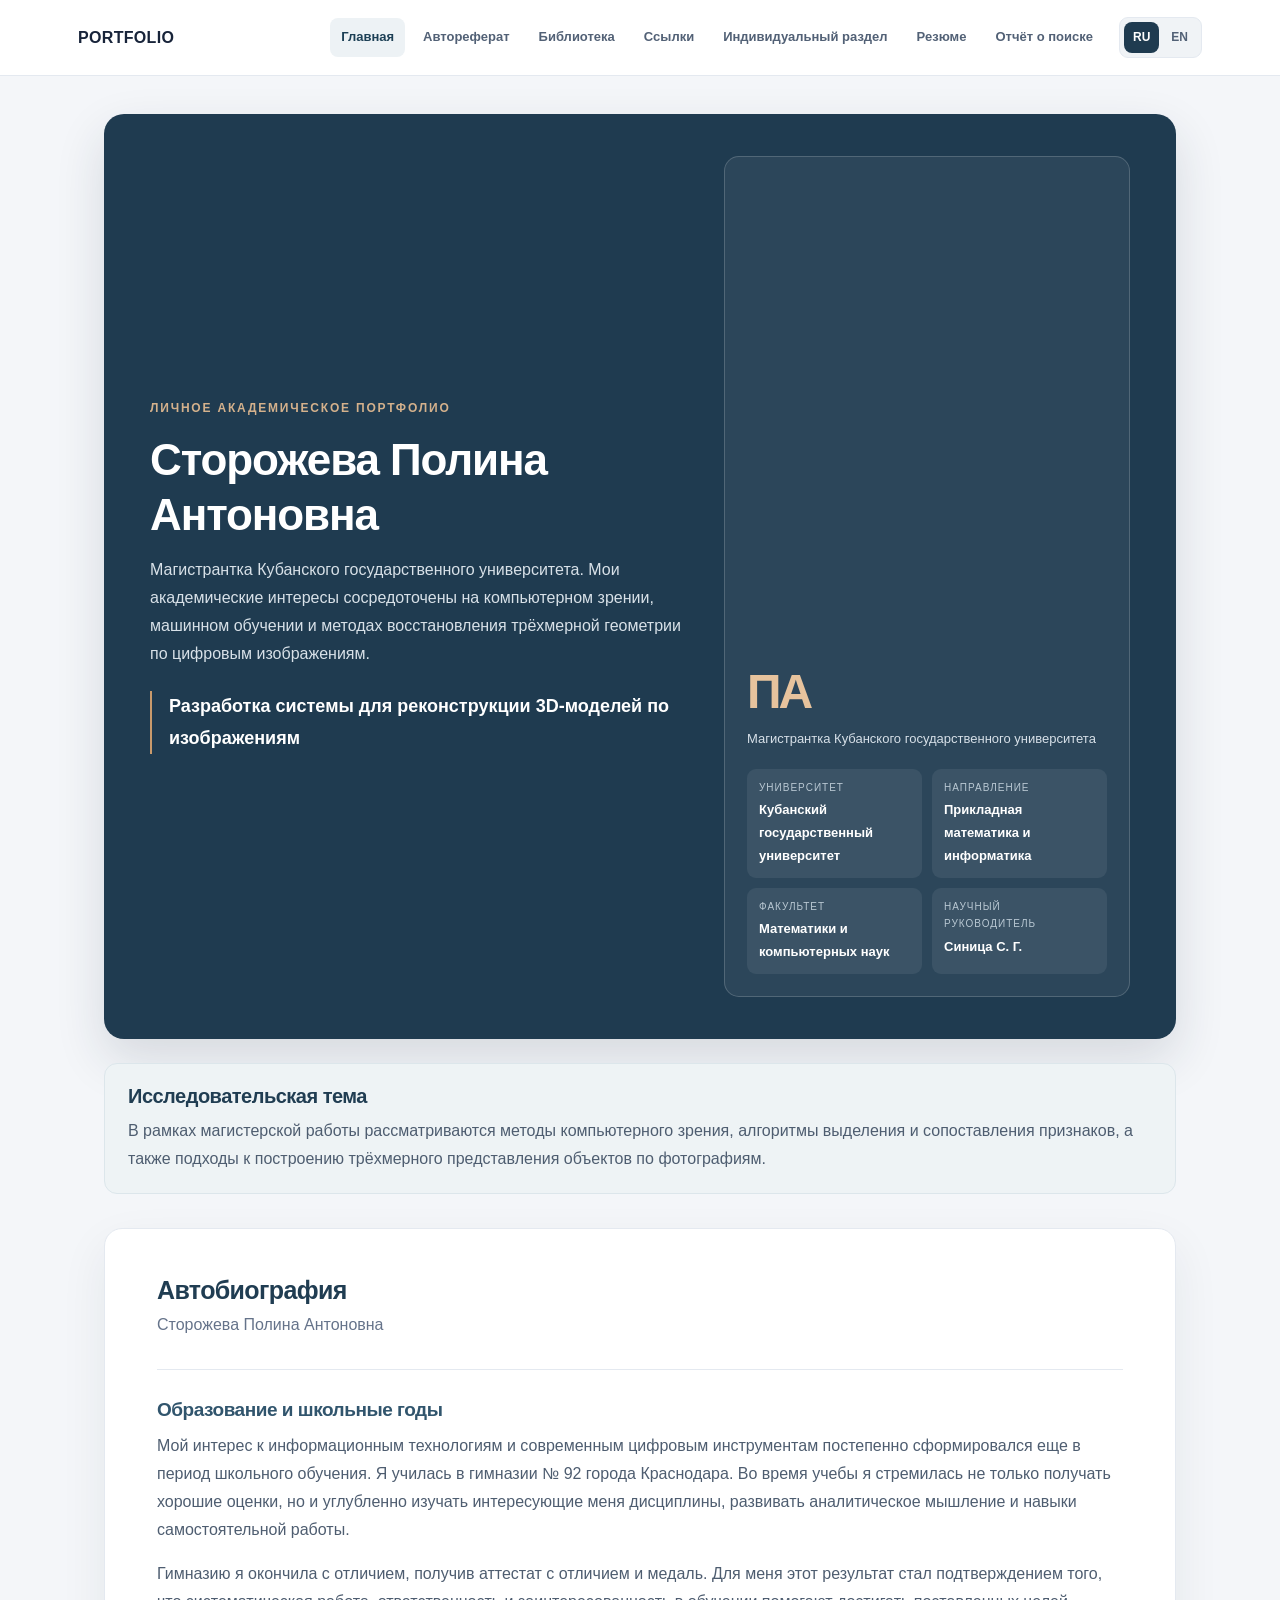
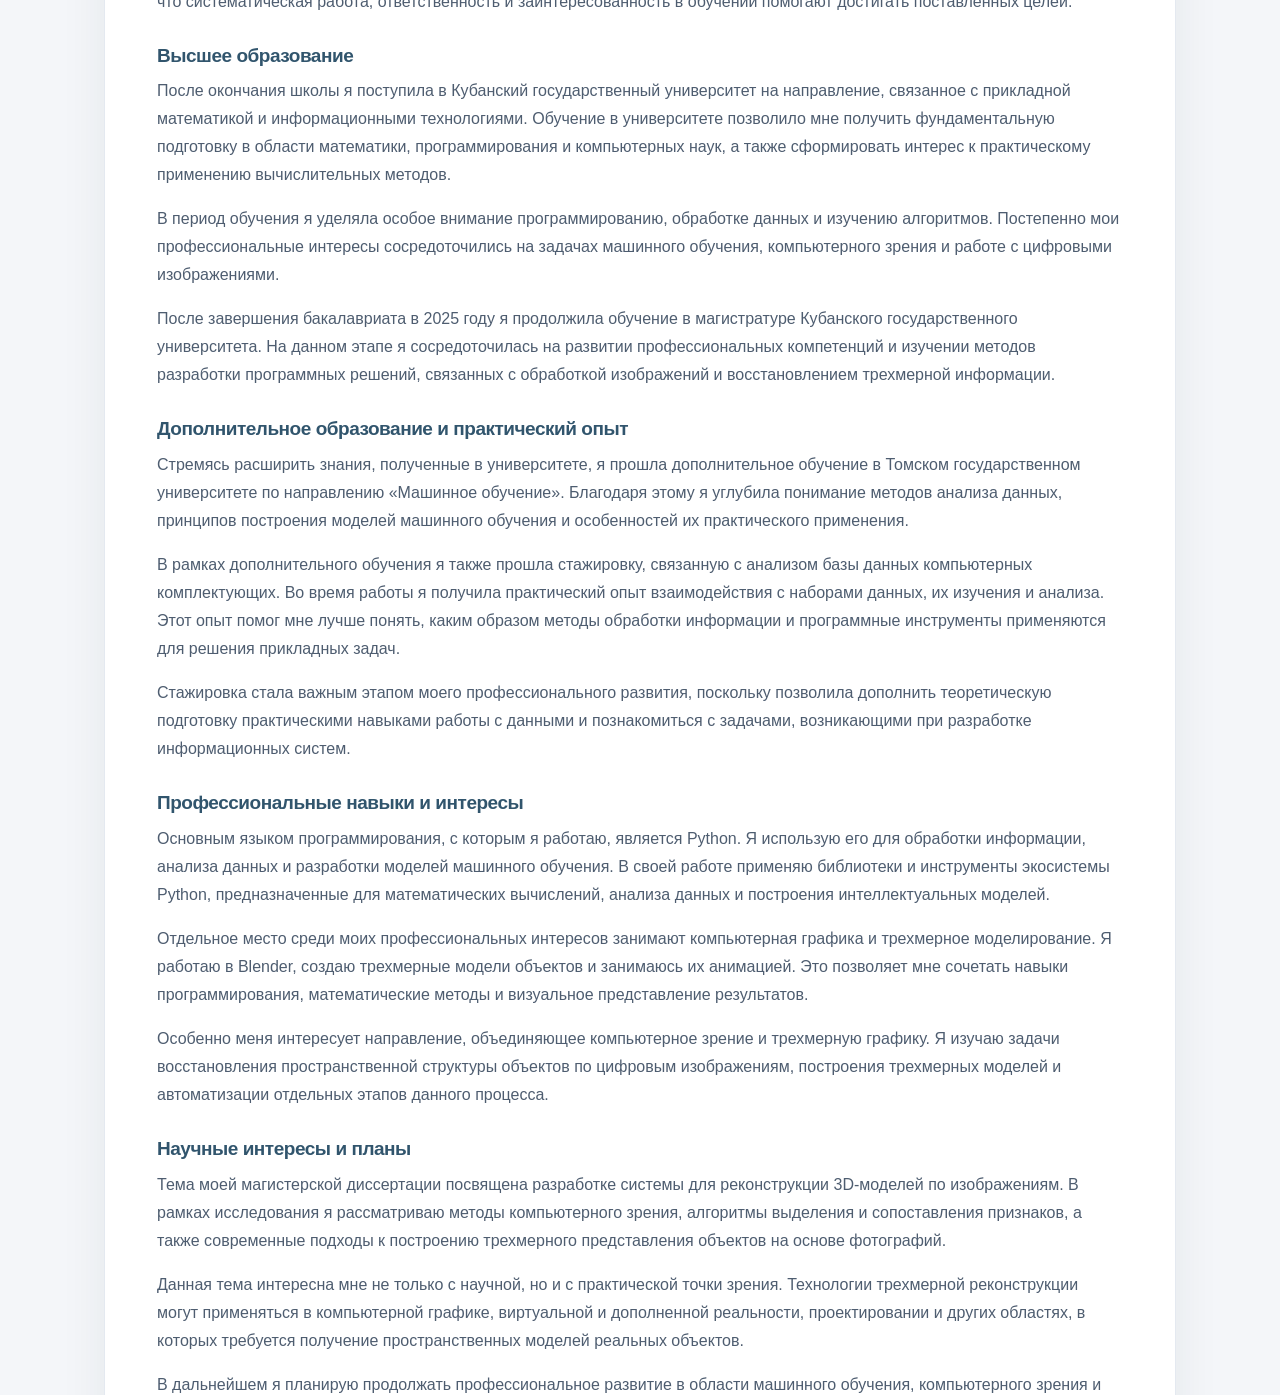
==== commit a81a521a: "Update index.htm" ====
--- a/index.htm
+++ b/index.htm
@@ -3,10 +3,15 @@
 <div class="site-header"><div class="header-inner"><a class="brand" href="index.htm"><span>PORTFOLIO</span></a><nav class="nav-links"><a class="active" href="index.htm">Главная</a><a class="" href="diss/index.htm">Автореферат</a><a class="" href="library/index.htm">Библиотека</a><a class="" href="links/index.htm">Ссылки</a><a class="" href="ind/index.htm">Индивидуальный раздел</a><a class="" href="resume.htm">Резюме</a><a class="" href="search-report.htm">Отчёт о поиске</a><span class="language-switch"><a href="index.htm" class="current">RU</a><a href="indexe.htm" class="">EN</a></span></nav></div></div>
 <main class="page-shell">
 <section class="hero"><div><div class="kicker">ЛИЧНОЕ АКАДЕМИЧЕСКОЕ ПОРТФОЛИО</div><h1>Сторожева Полина Антоновна</h1><p>Магистрантка Кубанского государственного университета. Мои академические интересы сосредоточены на компьютерном зрении, машинном обучении и методах восстановления трёхмерной геометрии по цифровым изображениям.</p><div class="thesis">Разработка системы для реконструкции 3D-моделей по изображениям</div></div>
-<aside class="hero-aside"><div class="initials">ПА</div><p>Магистрантка Кубанского государственного университета</p><div class="facts"><div class="fact"><small>Университет</small><strong>Кубанский государственный университет</strong></div><div class="fact"><small>Направление</small><strong>Прикладная математика и информатика</strong></div><div class="fact"><small>Факультет</small><strong>Математики и компьютерных наук</strong></div><div class="fact"><small>Научный руководитель</small><strong>Синица С. Г.</strong></div></div></aside></section>
-<section class="profile-note"><h2 style="margin:0 0 8px;font-size:20px">Кратко о студенте</h2><p>Обучаюсь в магистратуре КубГУ после окончания бакалавриата в 2025 году. Дополнительно проходила обучение в Томском государственном университете по направлению «Машинное обучение». Практические интересы включают анализ данных, Python, компьютерное зрение и 3D-моделирование в Blender.</p></section>
-<div class="section-heading"><h2>Разделы сайта</h2><p>Материалы собраны по основным направлениям учебной и исследовательской работы.</p></div>
-<div class="card-grid"><a class="section-card" href="diss/index.htm"><span class="eyebrow">01 / SECTION</span><strong>Автореферат</strong><span>Цель, задачи, актуальность и обзор методов исследования.</span></a><a class="section-card" href="library/index.htm"><span class="eyebrow">02 / SECTION</span><strong>Электронная библиотека</strong><span>Научные публикации и исследования по теме 3D-реконструкции.</span></a><a class="section-card" href="links/index.htm"><span class="eyebrow">03 / SECTION</span><strong>Перечень ссылок</strong><span>Документация, инструменты и информационные ресурсы.</span></a><a class="section-card" href="ind/index.htm"><span class="eyebrow">04 / SECTION</span><strong>Индивидуальный раздел</strong><span>Практический опыт в машинном обучении и 3D-моделировании.</span></a><a class="section-card" href="resume.htm"><span class="eyebrow">05 / SECTION</span><strong>Резюме</strong><span>Образование, навыки, опыт и научные интересы.</span></a><a class="section-card" href="search-report.htm"><span class="eyebrow">06 / SECTION</span><strong>Отчёт о поиске</strong><span>Поисковые запросы и динамика количества найденных документов.</span></a></div>
+<aside class="hero-aside">
+  <div class="portrait">
+    <picture>
+      <source media="(min-width: 900px)" srcset="images/photo-360x480.jpg" width="360" height="480">
+      <source media="(min-width: 480px)" srcset="images/photo-180x240.jpg" width="180" height="240">
+      <img src="images/photo-90x120.jpg" alt="Портрет Сторожевой Полины Антоновны" width="90" height="120" class="portrait-img">
+    </picture>
+  </div>
+  <div class="initials">ПА</div><p>Магистрантка Кубанского государственного университета</p><div class="facts"><div class="fact"><small>Университет</small><strong>Кубанский государственный университет</strong></div><div class="fact"><small>Направление</small><strong>Прикладная математика и информатика</strong></div><div class="fact"><small>Факультет</small><strong>Математики и компьютерных наук</strong></div><div class="fact"><small>Научный руководитель</small><strong>Синица С. Г.</strong></div></div></aside></section>
 <section class="profile-note"><h2 style="margin:0 0 8px;font-size:20px">Исследовательская тема</h2><p>В рамках магистерской работы рассматриваются методы компьютерного зрения, алгоритмы выделения и сопоставления признаков, а также подходы к построению трёхмерного представления объектов по фотографиям.</p></section>
 <section class="container" style="margin:34px 0 0;max-width:none"><header><h2 style="margin:0">Автобиография</h2><p>Сторожева Полина Антоновна</p></header><h3>Образование и школьные годы</h3>
 <p>Мой интерес к информационным технологиям и современным цифровым инструментам постепенно сформировался еще в период школьного обучения. Я училась в гимназии № 92 города Краснодара. Во время учебы я стремилась не только получать хорошие оценки, но и углубленно изучать интересующие меня дисциплины, развивать аналитическое мышление и навыки самостоятельной работы.</p>
@@ -29,4 +34,4 @@
 <p>В дальнейшем я планирую продолжать профессиональное развитие в области машинного обучения, компьютерного зрения и трехмерного моделирования. Также я намерена совершенствовать навыки разработки программных систем и изучать современные алгоритмы обработки визуальной информации.</p>
 <p>Я считаю, что сочетание математической подготовки, опыта программирования, дополнительного образования в области машинного обучения и практической работы с трехмерной графикой формирует хорошую основу для моей дальнейшей профессиональной и научной деятельности.</p></section>
 <footer>Сторожева Полина Антоновна · Учебные и исследовательские материалы · 2026</footer>
-</main></body></html>+</main></body></html>
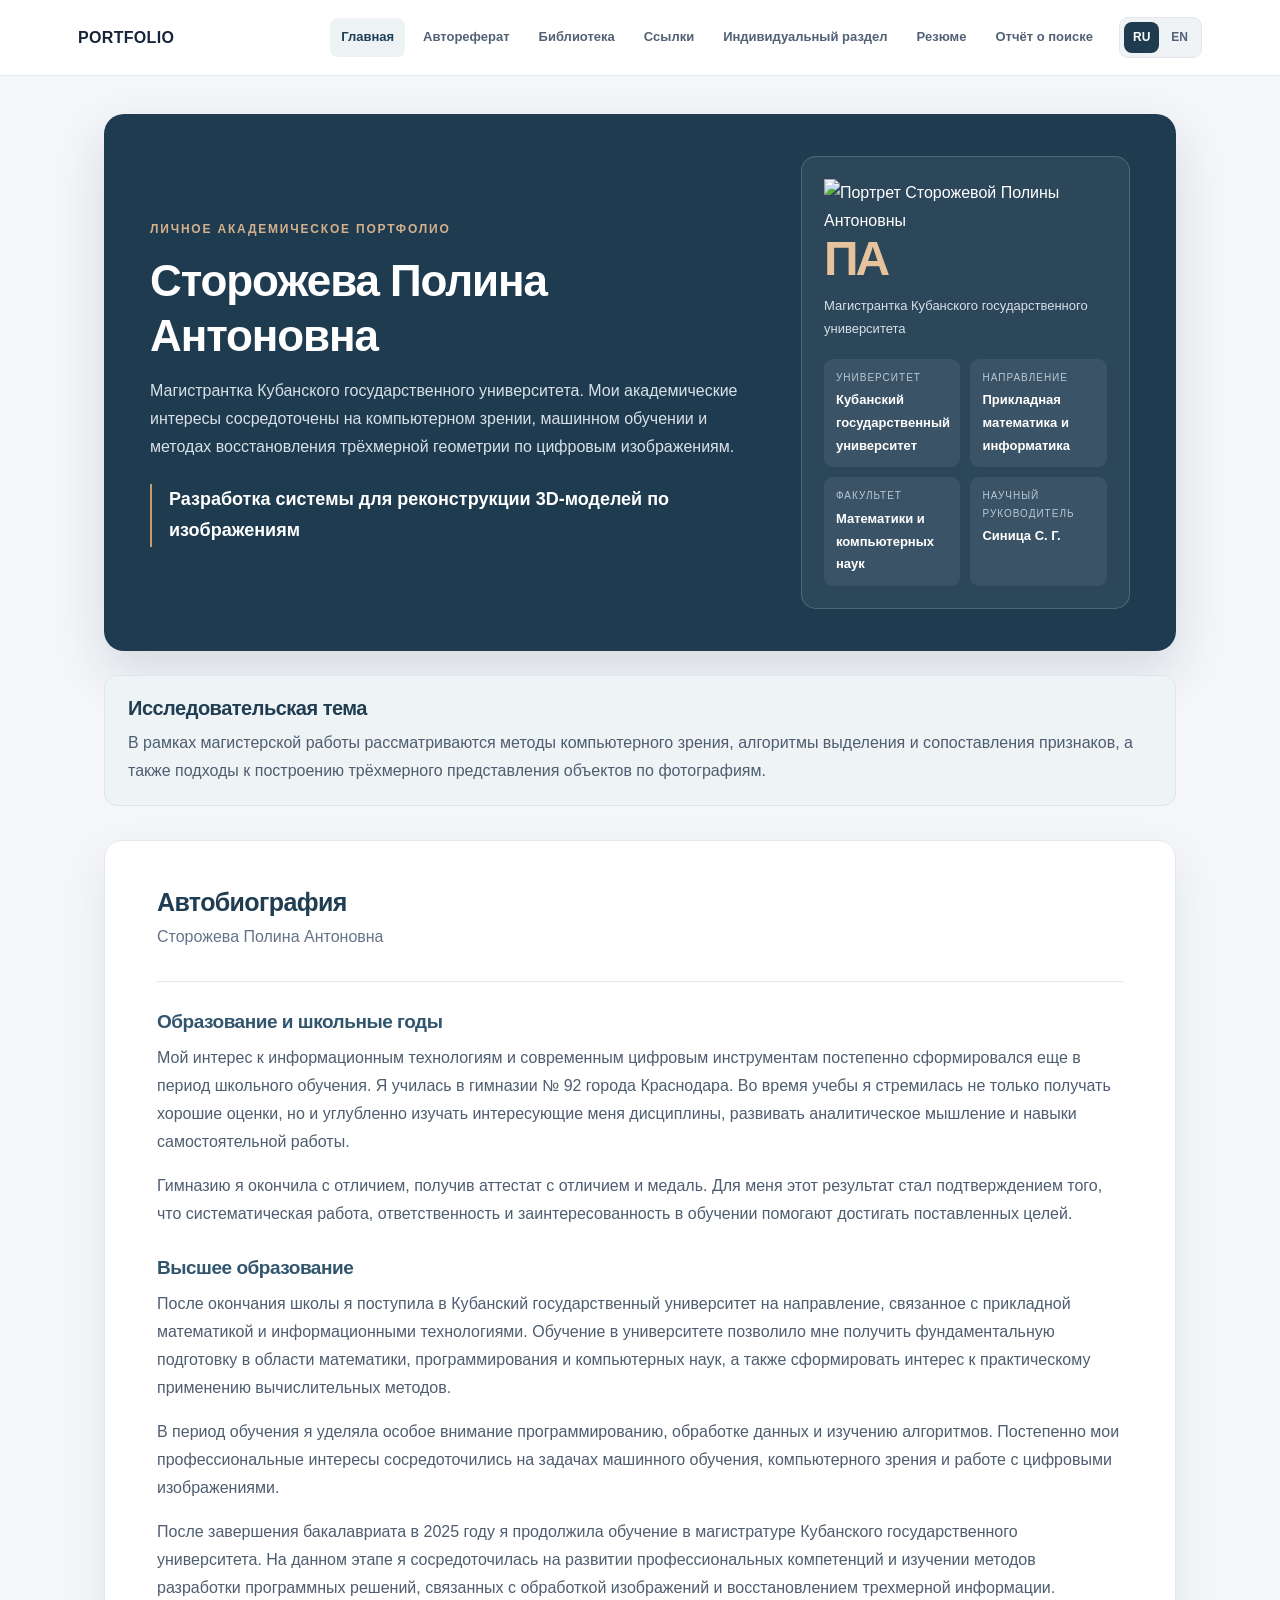
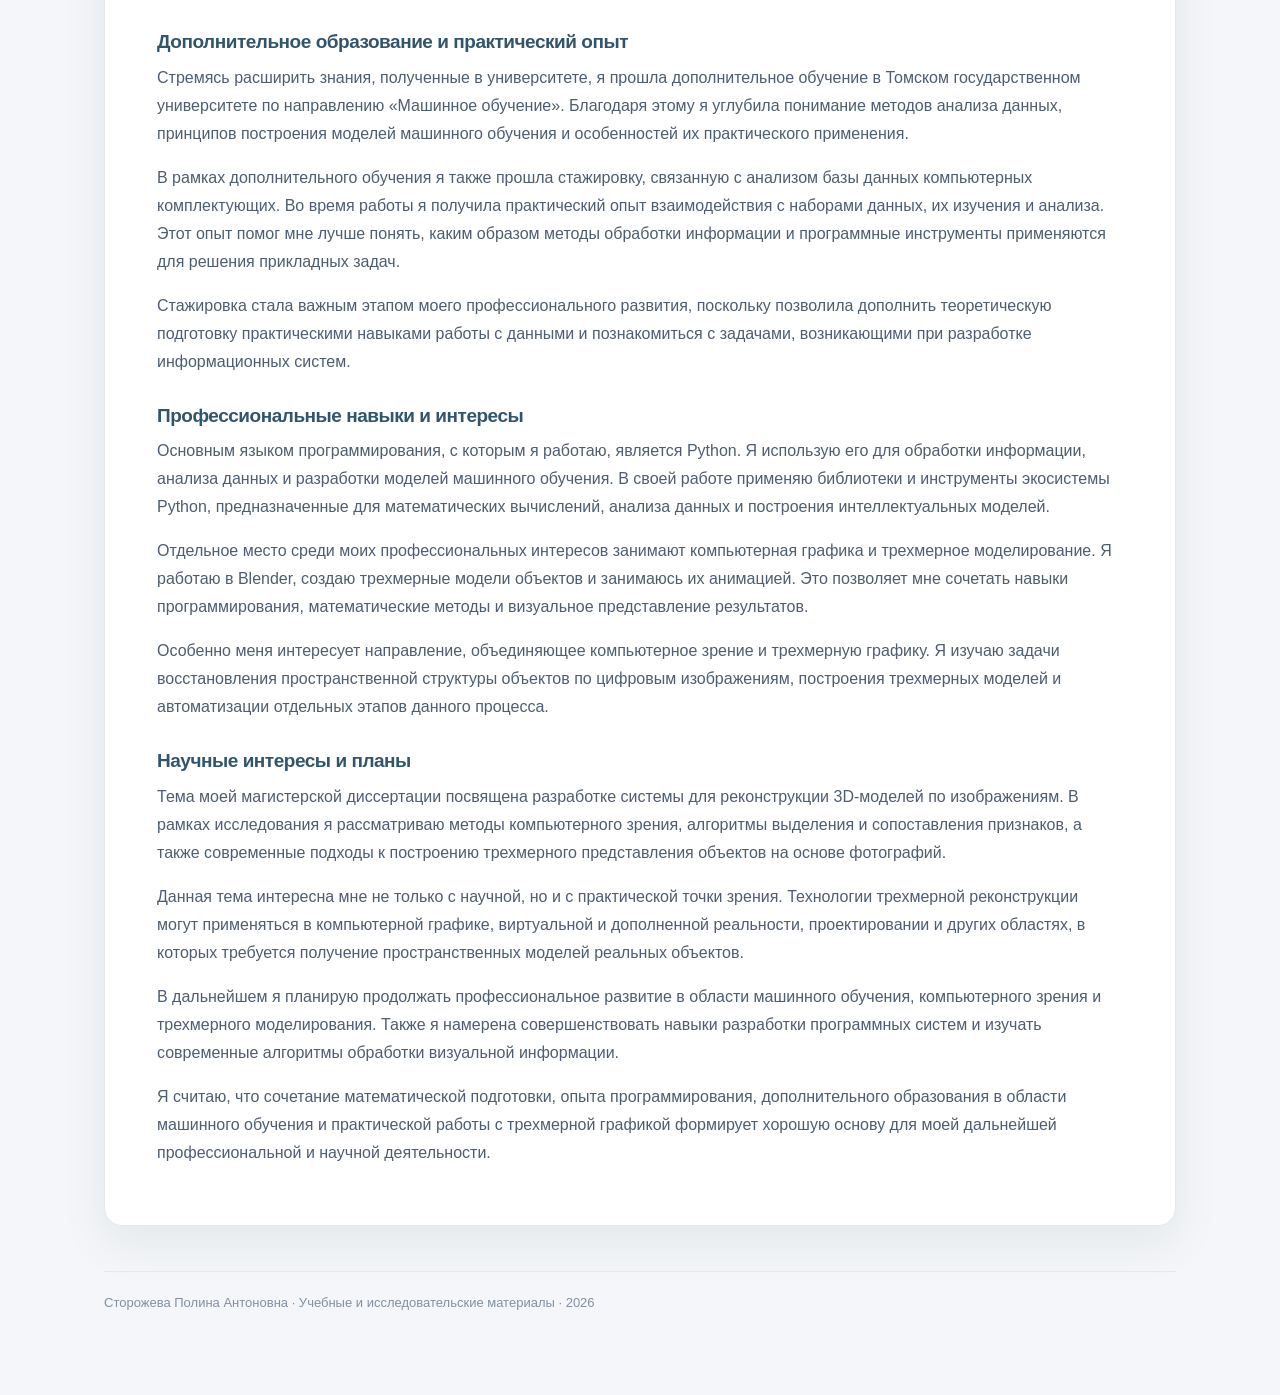
==== commit 21fc9eab: "Replace picture element with single image tag" ====
--- a/index.htm
+++ b/index.htm
@@ -5,11 +5,7 @@
 <section class="hero"><div><div class="kicker">ЛИЧНОЕ АКАДЕМИЧЕСКОЕ ПОРТФОЛИО</div><h1>Сторожева Полина Антоновна</h1><p>Магистрантка Кубанского государственного университета. Мои академические интересы сосредоточены на компьютерном зрении, машинном обучении и методах восстановления трёхмерной геометрии по цифровым изображениям.</p><div class="thesis">Разработка системы для реконструкции 3D-моделей по изображениям</div></div>
 <aside class="hero-aside">
   <div class="portrait">
-    <picture>
-      <source media="(min-width: 900px)" srcset="images/photo-360x480.jpg" width="360" height="480">
-      <source media="(min-width: 480px)" srcset="images/photo-180x240.jpg" width="180" height="240">
-      <img src="images/photo-90x120.jpg" alt="Портрет Сторожевой Полины Антоновны" width="90" height="120" class="portrait-img">
-    </picture>
+    <img src="photo.jpg" alt="Портрет Сторожевой Полины Антоновны" width="360" height="480" class="portrait-img">
   </div>
   <div class="initials">ПА</div><p>Магистрантка Кубанского государственного университета</p><div class="facts"><div class="fact"><small>Университет</small><strong>Кубанский государственный университет</strong></div><div class="fact"><small>Направление</small><strong>Прикладная математика и информатика</strong></div><div class="fact"><small>Факультет</small><strong>Математики и компьютерных наук</strong></div><div class="fact"><small>Научный руководитель</small><strong>Синица С. Г.</strong></div></div></aside></section>
 <section class="profile-note"><h2 style="margin:0 0 8px;font-size:20px">Исследовательская тема</h2><p>В рамках магистерской работы рассматриваются методы компьютерного зрения, алгоритмы выделения и сопоставления признаков, а также подходы к построению трёхмерного представления объектов по фотографиям.</p></section>
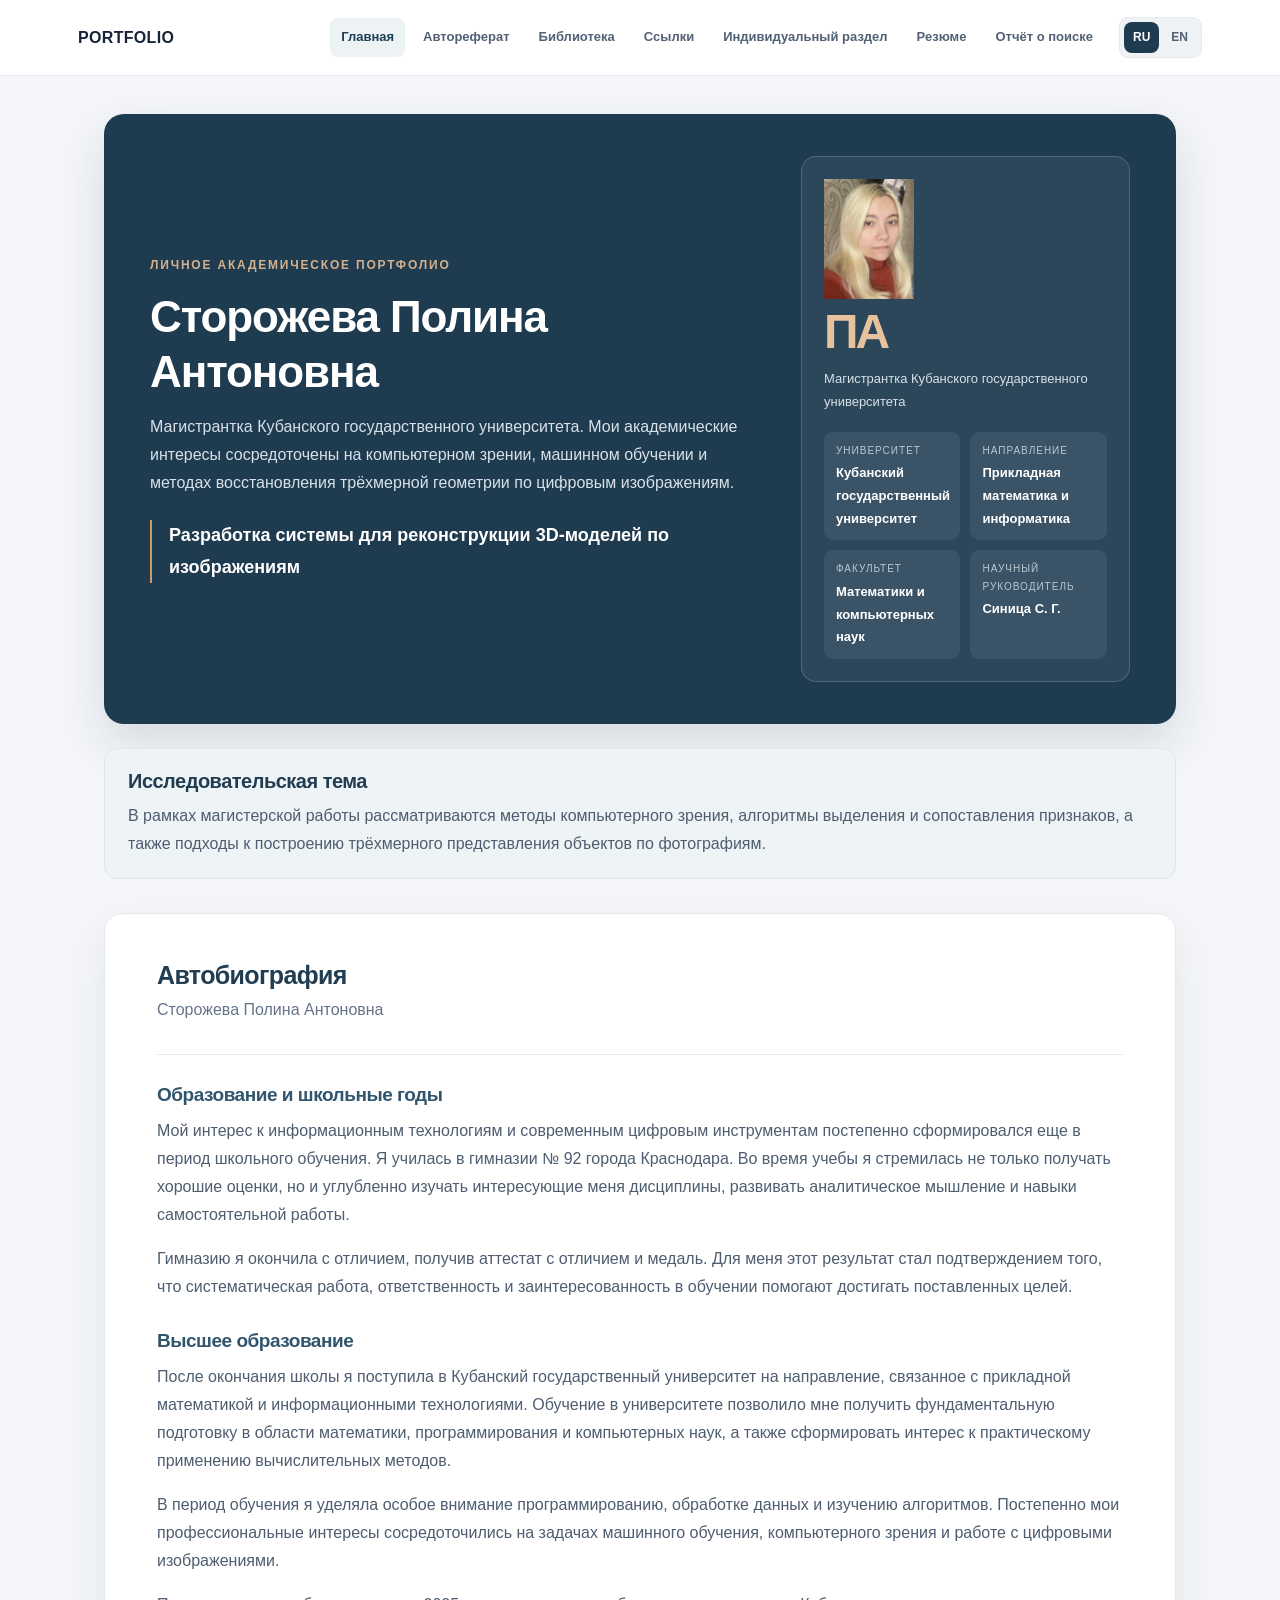
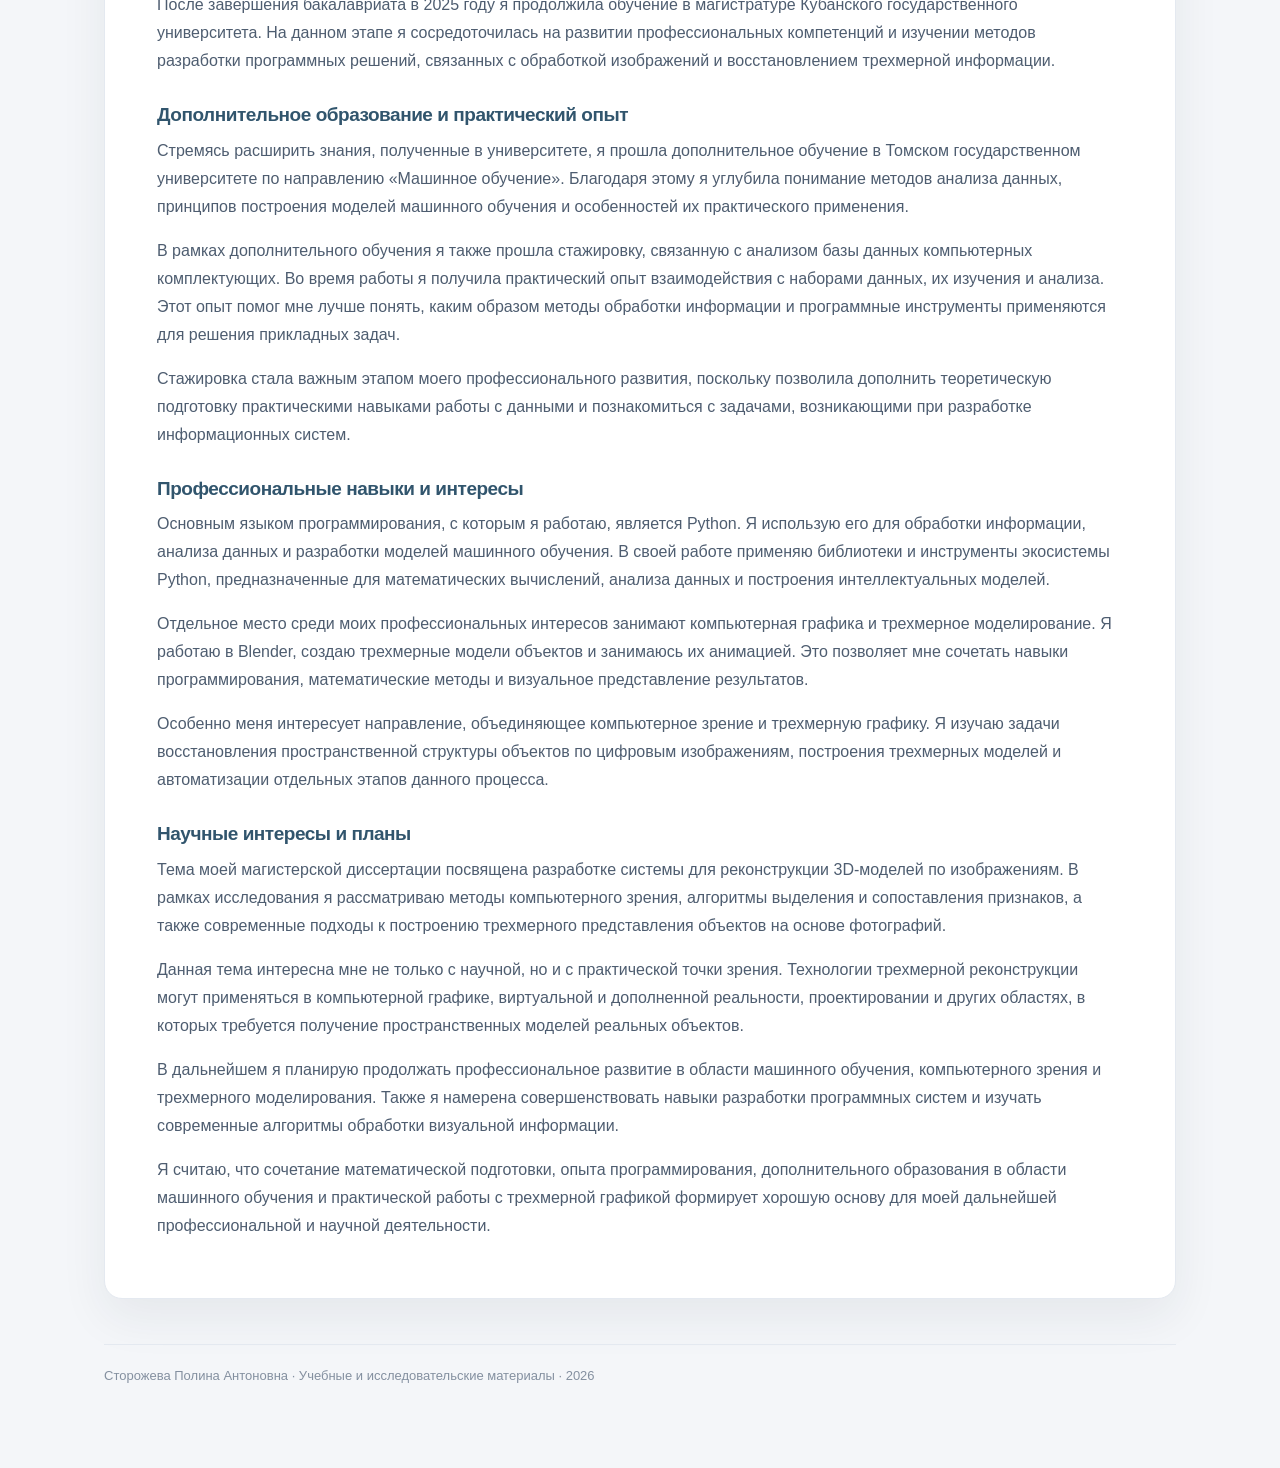
==== commit 0940efaa: "Resize portrait image in index.htm" ====
--- a/index.htm
+++ b/index.htm
@@ -5,7 +5,7 @@
 <section class="hero"><div><div class="kicker">ЛИЧНОЕ АКАДЕМИЧЕСКОЕ ПОРТФОЛИО</div><h1>Сторожева Полина Антоновна</h1><p>Магистрантка Кубанского государственного университета. Мои академические интересы сосредоточены на компьютерном зрении, машинном обучении и методах восстановления трёхмерной геометрии по цифровым изображениям.</p><div class="thesis">Разработка системы для реконструкции 3D-моделей по изображениям</div></div>
 <aside class="hero-aside">
   <div class="portrait">
-    <img src="photo.jpg" alt="Портрет Сторожевой Полины Антоновны" width="360" height="480" class="portrait-img">
+    <img src="photo.jpg" alt="Портрет Сторожевой Полины Антоновны" width="90" height="120" class="portrait-img">
   </div>
   <div class="initials">ПА</div><p>Магистрантка Кубанского государственного университета</p><div class="facts"><div class="fact"><small>Университет</small><strong>Кубанский государственный университет</strong></div><div class="fact"><small>Направление</small><strong>Прикладная математика и информатика</strong></div><div class="fact"><small>Факультет</small><strong>Математики и компьютерных наук</strong></div><div class="fact"><small>Научный руководитель</small><strong>Синица С. Г.</strong></div></div></aside></section>
 <section class="profile-note"><h2 style="margin:0 0 8px;font-size:20px">Исследовательская тема</h2><p>В рамках магистерской работы рассматриваются методы компьютерного зрения, алгоритмы выделения и сопоставления признаков, а также подходы к построению трёхмерного представления объектов по фотографиям.</p></section>
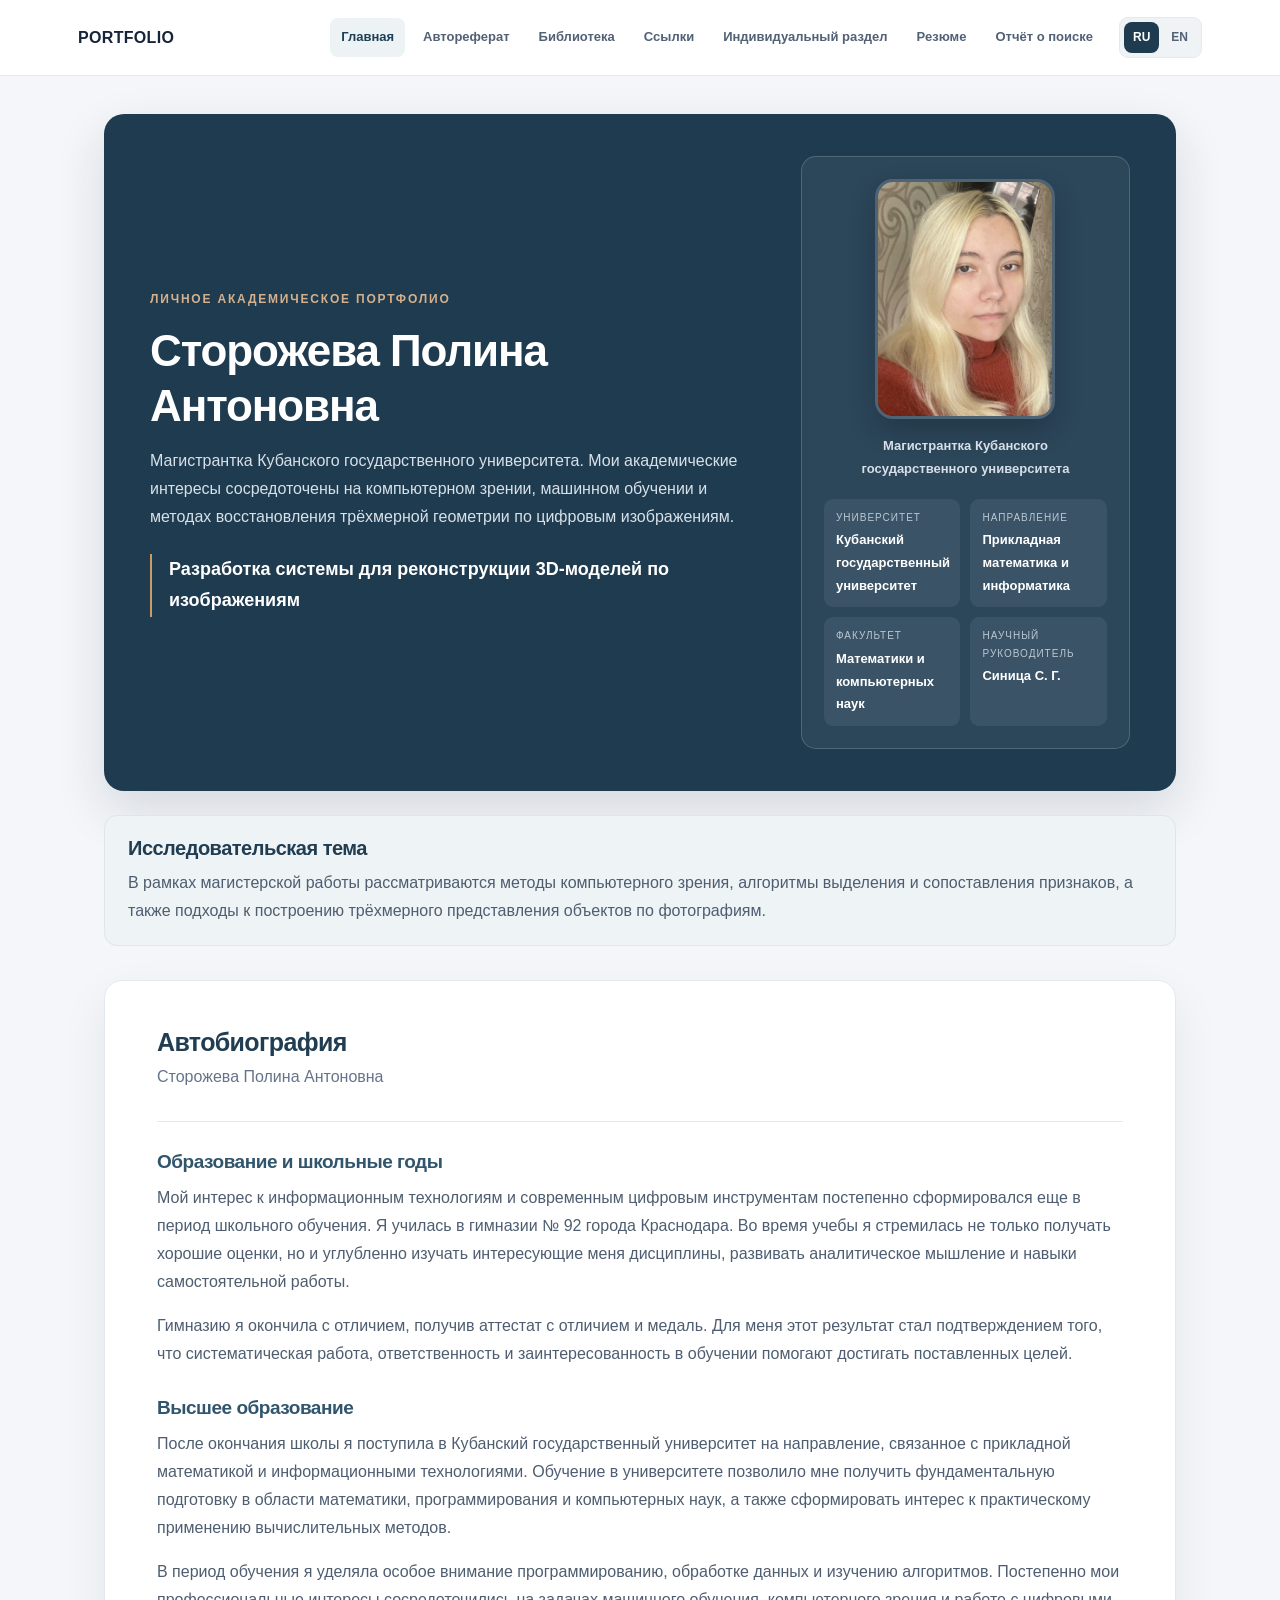
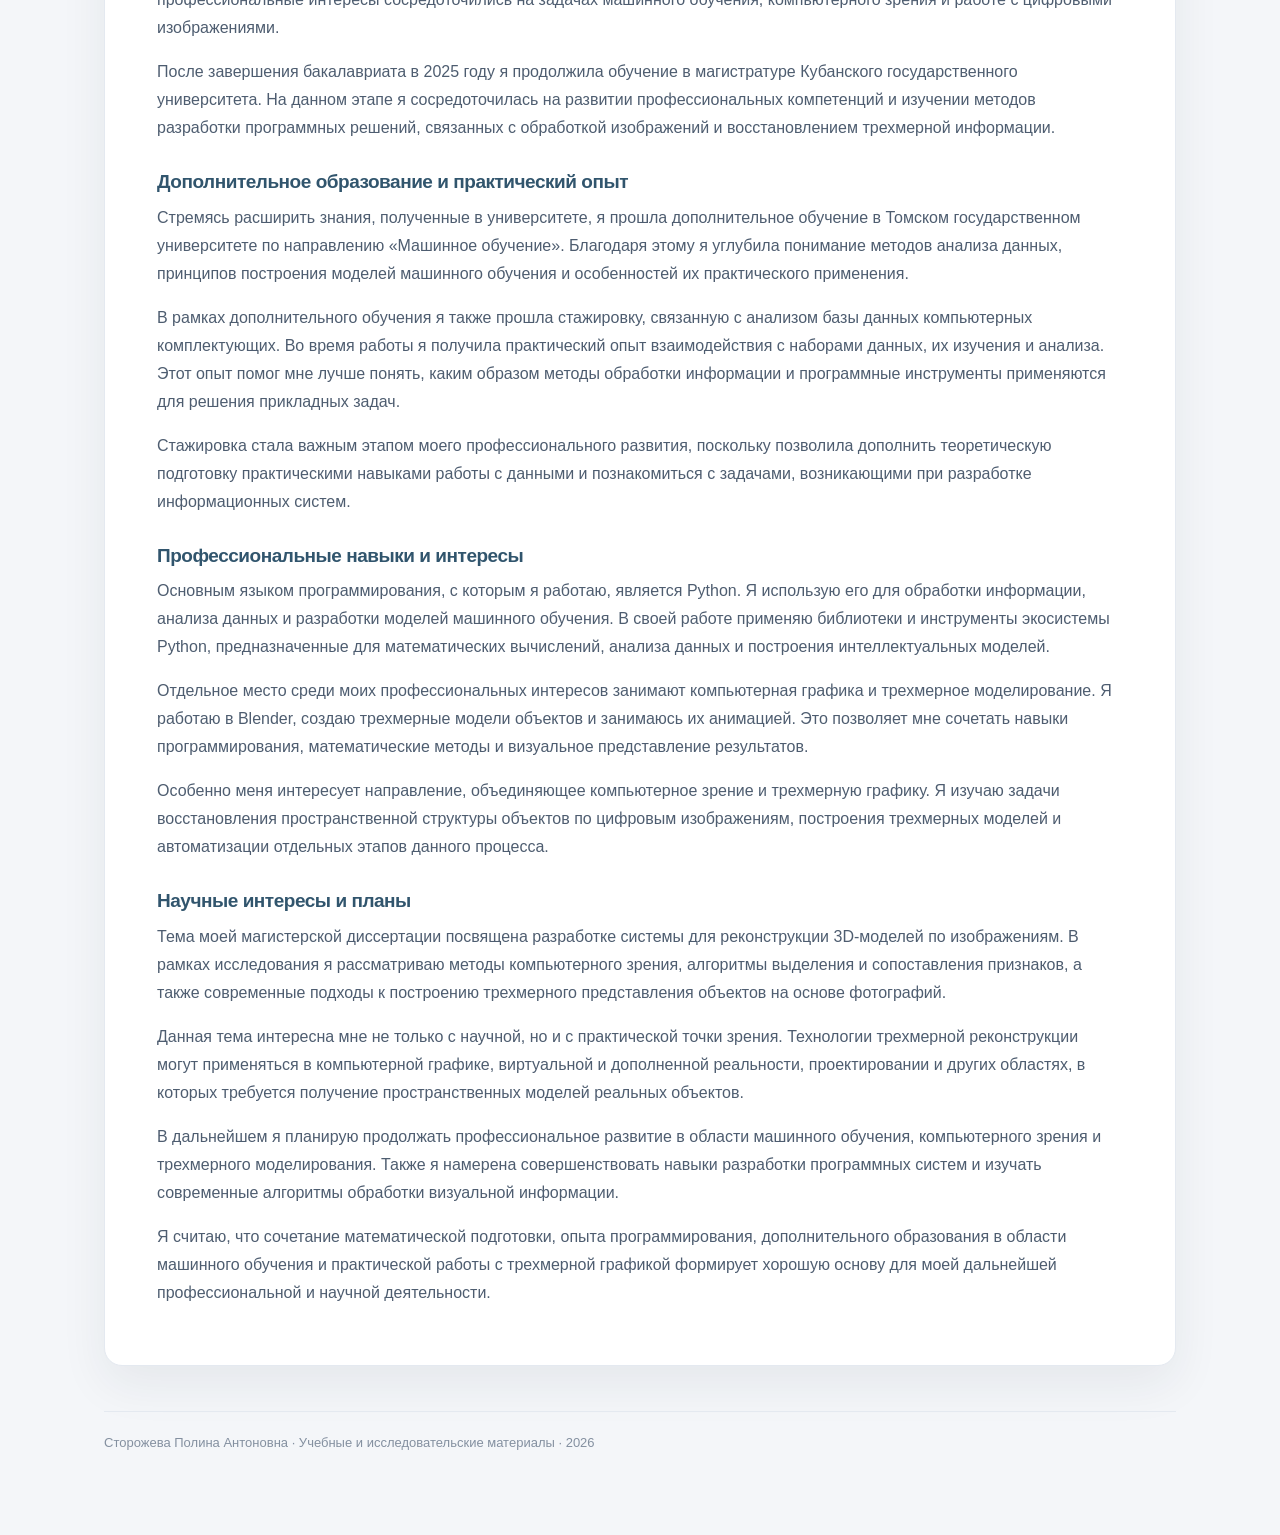
==== commit b13ac6c0: "-" ====
--- a/index.htm
+++ b/index.htm
@@ -5,9 +5,9 @@
 <section class="hero"><div><div class="kicker">ЛИЧНОЕ АКАДЕМИЧЕСКОЕ ПОРТФОЛИО</div><h1>Сторожева Полина Антоновна</h1><p>Магистрантка Кубанского государственного университета. Мои академические интересы сосредоточены на компьютерном зрении, машинном обучении и методах восстановления трёхмерной геометрии по цифровым изображениям.</p><div class="thesis">Разработка системы для реконструкции 3D-моделей по изображениям</div></div>
 <aside class="hero-aside">
   <div class="portrait">
-    <img src="photo.jpg" alt="Портрет Сторожевой Полины Антоновны" width="90" height="120" class="portrait-img">
+    <img src="photo.jpg" alt="Портрет Сторожевой Полины Антоновны" width="180" height="240" class="portrait-img">
   </div>
-  <div class="initials">ПА</div><p>Магистрантка Кубанского государственного университета</p><div class="facts"><div class="fact"><small>Университет</small><strong>Кубанский государственный университет</strong></div><div class="fact"><small>Направление</small><strong>Прикладная математика и информатика</strong></div><div class="fact"><small>Факультет</small><strong>Математики и компьютерных наук</strong></div><div class="fact"><small>Научный руководитель</small><strong>Синица С. Г.</strong></div></div></aside></section>
+  <p class="portrait-caption">Магистрантка Кубанского государственного университета</p><div class="facts"><div class="fact"><small>Университет</small><strong>Кубанский государственный университет</strong></div><div class="fact"><small>Направление</small><strong>Прикладная математика и информатика</strong></div><div class="fact"><small>Факультет</small><strong>Математики и компьютерных наук</strong></div><div class="fact"><small>Научный руководитель</small><strong>Синица С. Г.</strong></div></div></aside></section>
 <section class="profile-note"><h2 style="margin:0 0 8px;font-size:20px">Исследовательская тема</h2><p>В рамках магистерской работы рассматриваются методы компьютерного зрения, алгоритмы выделения и сопоставления признаков, а также подходы к построению трёхмерного представления объектов по фотографиям.</p></section>
 <section class="container" style="margin:34px 0 0;max-width:none"><header><h2 style="margin:0">Автобиография</h2><p>Сторожева Полина Антоновна</p></header><h3>Образование и школьные годы</h3>
 <p>Мой интерес к информационным технологиям и современным цифровым инструментам постепенно сформировался еще в период школьного обучения. Я училась в гимназии № 92 города Краснодара. Во время учебы я стремилась не только получать хорошие оценки, но и углубленно изучать интересующие меня дисциплины, развивать аналитическое мышление и навыки самостоятельной работы.</p>
--- a/master_style.css
+++ b/master_style.css
@@ -71,3 +71,12 @@
 footer{border-top:1px solid var(--line);margin-top:45px;padding-top:20px;color:#8490a0;font-size:13px}
 @media(max-width:850px){.header-inner{align-items:flex-start;flex-direction:column}.nav-links{justify-content:flex-start}.hero{grid-template-columns:1fr;padding:32px}.card-grid{grid-template-columns:repeat(2,minmax(0,1fr))}.container{padding:30px 26px}}
 @media(max-width:560px){.page-shell{padding:0 14px;margin-top:20px}.hero{padding:26px 22px}.card-grid{grid-template-columns:1fr}.facts{grid-template-columns:1fr 1fr}.container{margin:20px 12px 50px;padding:25px 20px;border-radius:13px}.toc ol{columns:1}h2{font-size:22px}.nav-links a{padding:7px 8px}}
+
+/* Portraits: consistent 180 × 240 presentation */
+.portrait{display:flex;justify-content:center;align-items:center;margin:0 auto 16px}
+.portrait-img,.resume-photo{display:block;width:180px;height:240px;max-width:100%;object-fit:cover;object-position:center;border-radius:18px;border:3px solid rgba(255,255,255,.16);box-shadow:0 12px 28px rgba(0,0,0,.2)}
+.portrait-caption{text-align:center;font-size:14px;font-weight:650;margin:0 0 18px;color:#e3ebf0}
+.resume-header{display:flex;align-items:center;justify-content:space-between;gap:28px}
+.resume-header>div{flex:1;min-width:0}
+.resume-photo{flex:0 0 180px;border:1px solid var(--line);box-shadow:0 10px 26px rgba(25,43,62,.12)}
+@media(max-width:560px){.resume-header{align-items:flex-start;flex-direction:column-reverse;gap:18px}.resume-photo{width:180px;height:240px;align-self:center}}
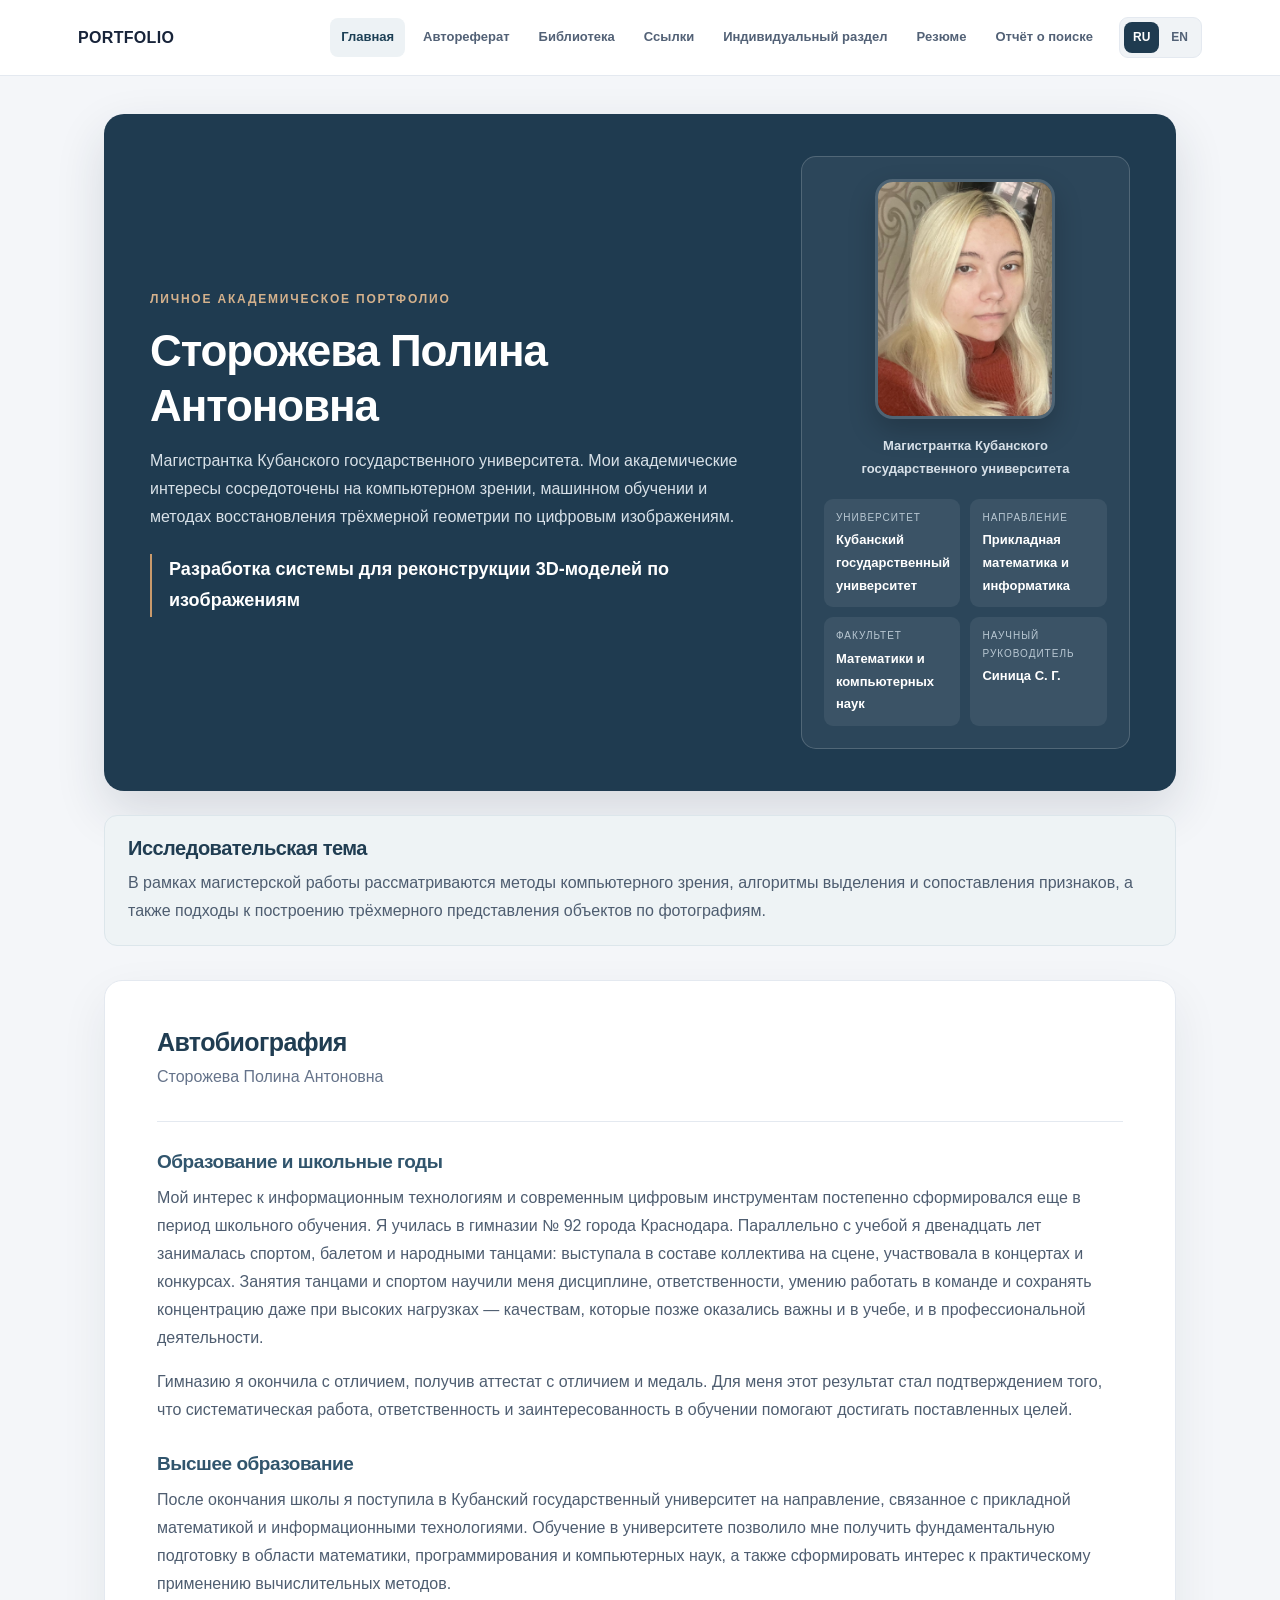
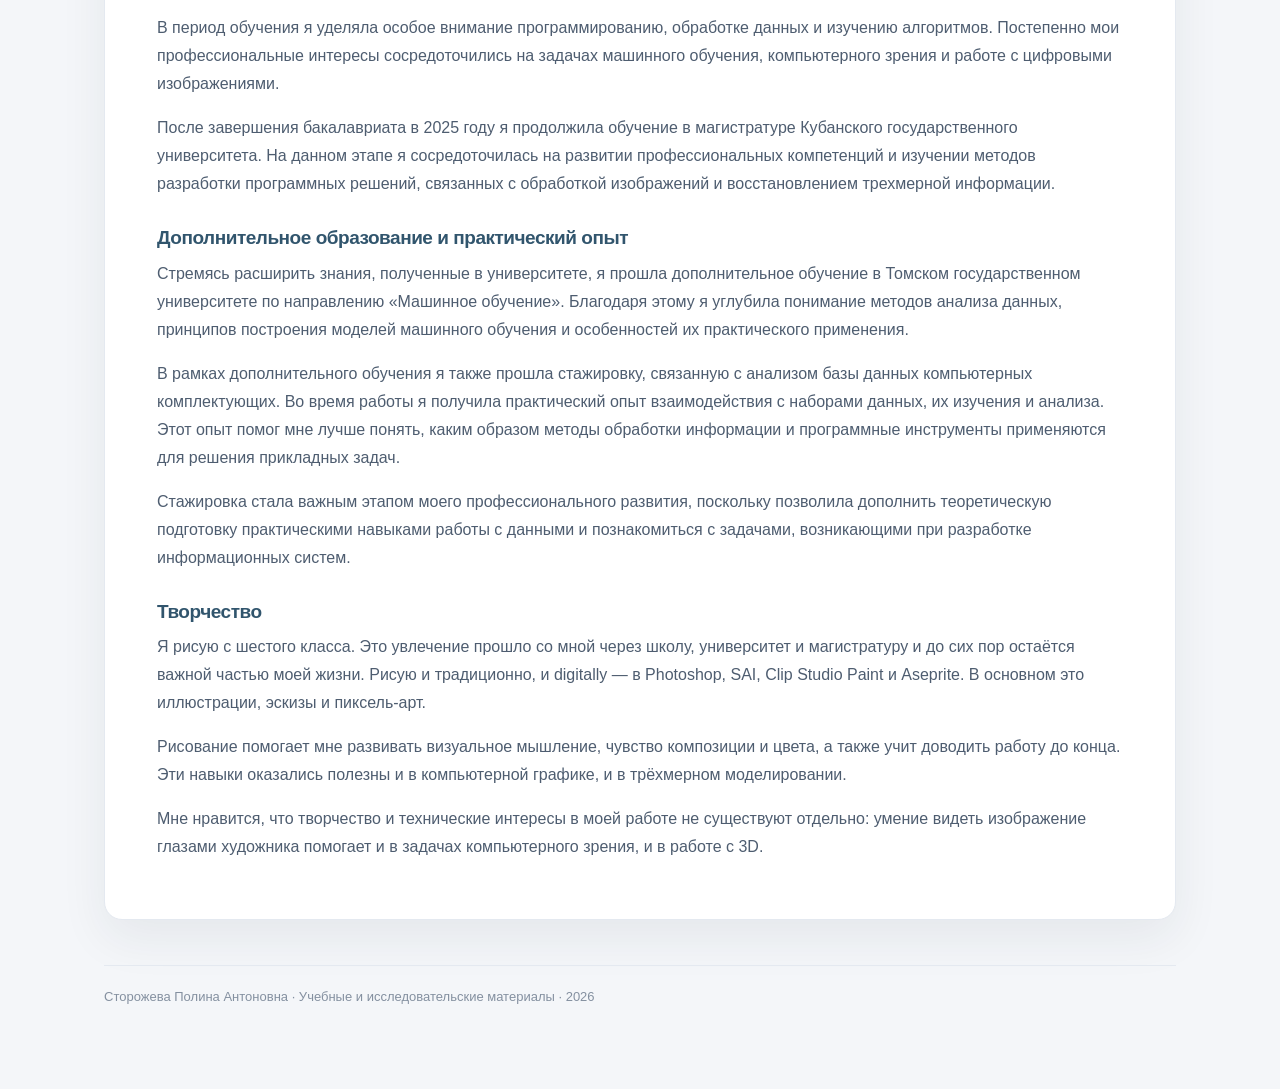
==== commit ba4eb68b: "Update index.htm" ====
--- a/index.htm
+++ b/index.htm
@@ -10,7 +10,7 @@
   <p class="portrait-caption">Магистрантка Кубанского государственного университета</p><div class="facts"><div class="fact"><small>Университет</small><strong>Кубанский государственный университет</strong></div><div class="fact"><small>Направление</small><strong>Прикладная математика и информатика</strong></div><div class="fact"><small>Факультет</small><strong>Математики и компьютерных наук</strong></div><div class="fact"><small>Научный руководитель</small><strong>Синица С. Г.</strong></div></div></aside></section>
 <section class="profile-note"><h2 style="margin:0 0 8px;font-size:20px">Исследовательская тема</h2><p>В рамках магистерской работы рассматриваются методы компьютерного зрения, алгоритмы выделения и сопоставления признаков, а также подходы к построению трёхмерного представления объектов по фотографиям.</p></section>
 <section class="container" style="margin:34px 0 0;max-width:none"><header><h2 style="margin:0">Автобиография</h2><p>Сторожева Полина Антоновна</p></header><h3>Образование и школьные годы</h3>
-<p>Мой интерес к информационным технологиям и современным цифровым инструментам постепенно сформировался еще в период школьного обучения. Я училась в гимназии № 92 города Краснодара. Во время учебы я стремилась не только получать хорошие оценки, но и углубленно изучать интересующие меня дисциплины, развивать аналитическое мышление и навыки самостоятельной работы.</p>
+<p>Мой интерес к информационным технологиям и современным цифровым инструментам постепенно сформировался еще в период школьного обучения. Я училась в гимназии № 92 города Краснодара. Параллельно с учебой я двенадцать лет занималась спортом, балетом и народными танцами: выступала в составе коллектива на сцене, участвовала в концертах и конкурсах. Занятия танцами и спортом научили меня дисциплине, ответственности, умению работать в команде и сохранять концентрацию даже при высоких нагрузках — качествам, которые позже оказались важны и в учебе, и в профессиональной деятельности.</p>
 <p>Гимназию я окончила с отличием, получив аттестат с отличием и медаль. Для меня этот результат стал подтверждением того, что систематическая работа, ответственность и заинтересованность в обучении помогают достигать поставленных целей.</p>
 <h3>Высшее образование</h3>
 <p>После окончания школы я поступила в Кубанский государственный университет на направление, связанное с прикладной математикой и информационными технологиями. Обучение в университете позволило мне получить фундаментальную подготовку в области математики, программирования и компьютерных наук, а также сформировать интерес к практическому применению вычислительных методов.</p>
@@ -20,14 +20,10 @@
 <p>Стремясь расширить знания, полученные в университете, я прошла дополнительное обучение в Томском государственном университете по направлению «Машинное обучение». Благодаря этому я углубила понимание методов анализа данных, принципов построения моделей машинного обучения и особенностей их практического применения.</p>
 <p>В рамках дополнительного обучения я также прошла стажировку, связанную с анализом базы данных компьютерных комплектующих. Во время работы я получила практический опыт взаимодействия с наборами данных, их изучения и анализа. Этот опыт помог мне лучше понять, каким образом методы обработки информации и программные инструменты применяются для решения прикладных задач.</p>
 <p>Стажировка стала важным этапом моего профессионального развития, поскольку позволила дополнить теоретическую подготовку практическими навыками работы с данными и познакомиться с задачами, возникающими при разработке информационных систем.</p>
-<h3>Профессиональные навыки и интересы</h3>
-<p>Основным языком программирования, с которым я работаю, является Python. Я использую его для обработки информации, анализа данных и разработки моделей машинного обучения. В своей работе применяю библиотеки и инструменты экосистемы Python, предназначенные для математических вычислений, анализа данных и построения интеллектуальных моделей.</p>
-<p>Отдельное место среди моих профессиональных интересов занимают компьютерная графика и трехмерное моделирование. Я работаю в Blender, создаю трехмерные модели объектов и занимаюсь их анимацией. Это позволяет мне сочетать навыки программирования, математические методы и визуальное представление результатов.</p>
-<p>Особенно меня интересует направление, объединяющее компьютерное зрение и трехмерную графику. Я изучаю задачи восстановления пространственной структуры объектов по цифровым изображениям, построения трехмерных моделей и автоматизации отдельных этапов данного процесса.</p>
-<h3>Научные интересы и планы</h3>
-<p>Тема моей магистерской диссертации посвящена разработке системы для реконструкции 3D-моделей по изображениям. В рамках исследования я рассматриваю методы компьютерного зрения, алгоритмы выделения и сопоставления признаков, а также современные подходы к построению трехмерного представления объектов на основе фотографий.</p>
-<p>Данная тема интересна мне не только с научной, но и с практической точки зрения. Технологии трехмерной реконструкции могут применяться в компьютерной графике, виртуальной и дополненной реальности, проектировании и других областях, в которых требуется получение пространственных моделей реальных объектов.</p>
-<p>В дальнейшем я планирую продолжать профессиональное развитие в области машинного обучения, компьютерного зрения и трехмерного моделирования. Также я намерена совершенствовать навыки разработки программных систем и изучать современные алгоритмы обработки визуальной информации.</p>
-<p>Я считаю, что сочетание математической подготовки, опыта программирования, дополнительного образования в области машинного обучения и практической работы с трехмерной графикой формирует хорошую основу для моей дальнейшей профессиональной и научной деятельности.</p></section>
+<h3>Творчество</h3>
+<p>Я рисую с шестого класса. Это увлечение прошло со мной через школу, университет и магистратуру и до сих пор остаётся важной частью моей жизни. Рисую и традиционно, и digitally — в Photoshop, SAI, Clip Studio Paint и Aseprite. В основном это иллюстрации, эскизы и пиксель-арт.</p>
+<p>Рисование помогает мне развивать визуальное мышление, чувство композиции и цвета, а также учит доводить работу до конца. Эти навыки оказались полезны и в компьютерной графике, и в трёхмерном моделировании.</p>
+<p>Мне нравится, что творчество и технические интересы в моей работе не существуют отдельно: умение видеть изображение глазами художника помогает и в задачах компьютерного зрения, и в работе с 3D.</p>
+</section>
 <footer>Сторожева Полина Антоновна · Учебные и исследовательские материалы · 2026</footer>
 </main></body></html>
